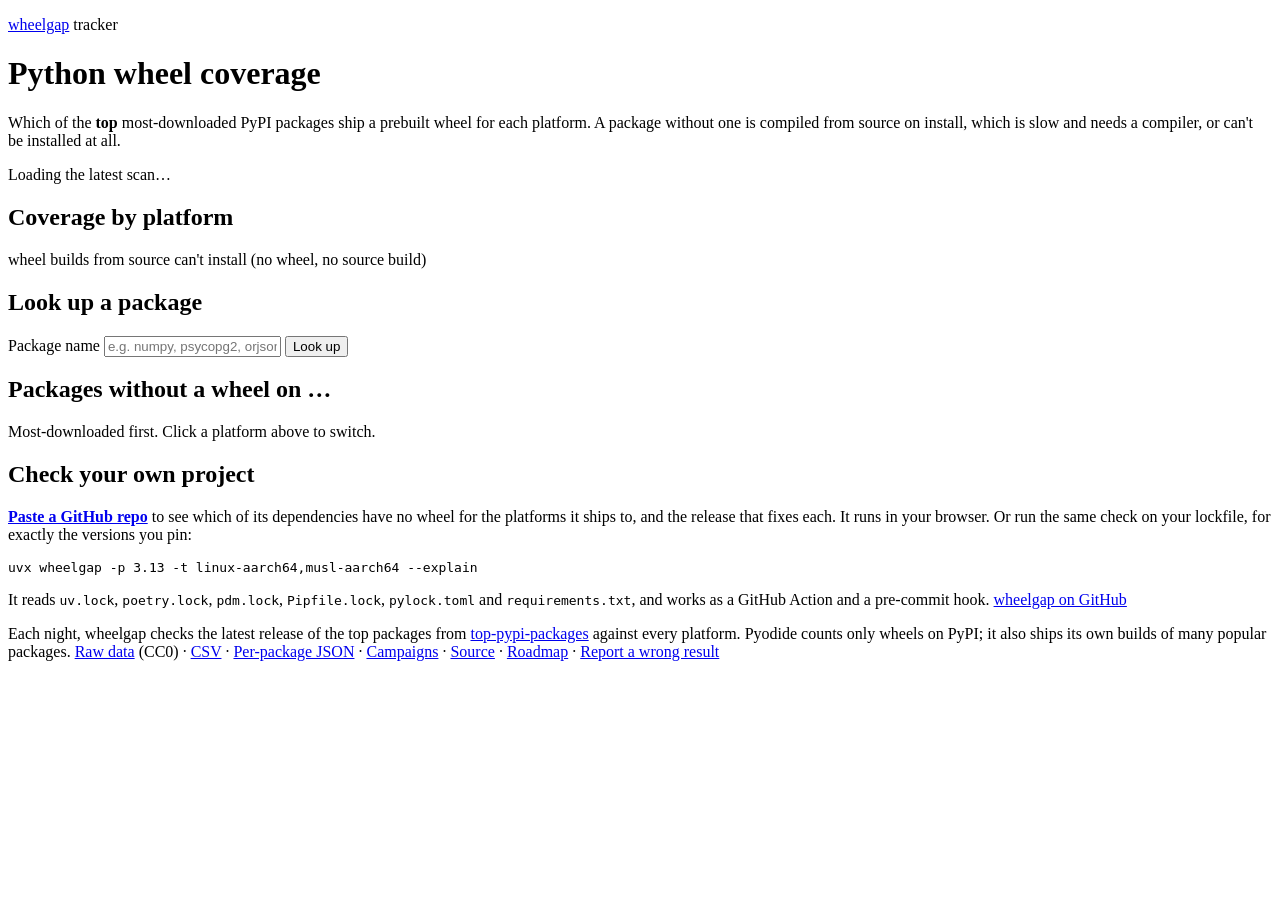
==== site/index.html @ aef49b49 "Checker: what's-next shortcuts, verdict wording, CI and a link from the tracker Co-Authored-By: Clau" ====
<!doctype html>
<html lang="en">
<head>
  <meta charset="utf-8">
  <meta name="viewport" content="width=device-width, initial-scale=1">
  <meta http-equiv="Content-Security-Policy" content="default-src 'self'; img-src 'self' data:; style-src 'self' 'unsafe-inline'; script-src 'self'; connect-src 'self'; base-uri 'none'; form-action 'none'">
  <title>Python Wheel Coverage</title>
  <meta name="description" content="Which of the top 5,000 PyPI packages ship a prebuilt wheel for Linux ARM, Alpine, Windows on ARM, macOS, free-threaded Python and Pyodide. Updated nightly by wheelgap.">
  <link rel="stylesheet" href="style.css">
  <link rel="icon" href="favicon.svg" type="image/svg+xml">
  <link rel="apple-touch-icon" href="apple-touch-icon.png">
  <meta property="og:type" content="website">
  <meta property="og:title" content="Python Wheel Coverage">
  <meta property="og:description" content="Which of the top 5,000 PyPI packages ship a prebuilt wheel for Linux ARM, Alpine, Windows on ARM, macOS, free-threaded Python and Pyodide. Updated nightly.">
  <meta property="og:url" content="https://wheelgap.github.io/tracker/">
  <meta property="og:image" content="https://wheelgap.github.io/tracker/og.png">
  <meta property="og:image:width" content="1280">
  <meta property="og:image:height" content="640">
  <meta property="og:image:alt" content="wheelgap tracker: wheel coverage for the 5,000 most downloaded PyPI packages, across 42 platforms and Pythons.">
  <meta name="twitter:card" content="summary_large_image">
</head>
<body>
  <header class="wrap">
    <p class="eyebrow"><a href="https://github.com/wheelgap/wheelgap">wheelgap</a> tracker</p>
    <h1>Python wheel coverage</h1>
    <p class="lede">Which of the <strong id="n-packages">top</strong> most-downloaded PyPI packages ship a prebuilt wheel for each platform. A package without one is compiled from source on install, which is slow and needs a compiler, or can't be installed at all.</p>
    <p class="meta" id="meta">Loading the latest scan…</p>
    <p class="meta" id="agreement" hidden></p>
  </header>

  <main class="wrap">
    <section aria-labelledby="overview-title">
      <div class="section-head">
        <h2 id="overview-title">Coverage by platform</h2>
        <div class="tabs" role="tablist" aria-label="Python version" id="python-tabs"></div>
      </div>
      <p class="note" id="pure-note"></p>
      <ol class="platforms" id="platforms" aria-live="polite"></ol>
      <p class="legend">
        <span><i class="sw sw-wheel"></i> wheel</span>
        <span id="legend-bundled" hidden><i class="sw sw-bundled"></i> bundled (no wheel on PyPI, but Pyodide ships its own build, often an older version)</span>
        <span><i class="sw sw-source"></i> builds from source</span>
        <span><i class="sw sw-missing"></i> can't install (no wheel, no source build)</span>
      </p>
    </section>

    <section aria-labelledby="trend-title" id="trend-section" hidden>
      <h2 id="trend-title">Coverage over time</h2>
      <p class="note" id="trend-note"></p>
      <ol class="trends" id="trends"></ol>
    </section>

    <section aria-labelledby="lookup-title">
      <h2 id="lookup-title">Look up a package</h2>
      <form class="search" id="search-form" role="search">
        <label for="search" class="visually-hidden">Package name</label>
        <input id="search" list="package-names" placeholder="e.g. numpy, psycopg2, orjson" autocomplete="off" spellcheck="false">
        <datalist id="package-names"></datalist>
        <button type="submit">Look up</button>
      </form>
      <div id="lookup" aria-live="polite"></div>
    </section>

    <section aria-labelledby="gaps-title">
      <h2 id="gaps-title">Packages without a wheel on <span id="gaps-platform">…</span></h2>
      <p class="note">Most-downloaded first. Click a platform above to switch.</p>
      <ol class="gaps" id="gaps"></ol>
      <button class="more" id="more" hidden>Show more</button>
    </section>

    <section class="cta">
      <h2>Check your own project</h2>
      <p><strong><a href="check/">Paste a GitHub repo</a></strong> to see which of its dependencies have no wheel for the platforms it ships to, and the release that fixes each. It runs in your browser. Or run the same check on your lockfile, for exactly the versions you pin:</p>
      <pre><code>uvx wheelgap -p 3.13 -t linux-aarch64,musl-aarch64 --explain</code></pre>
      <p>It reads <code>uv.lock</code>, <code>poetry.lock</code>, <code>pdm.lock</code>, <code>Pipfile.lock</code>, <code>pylock.toml</code> and <code>requirements.txt</code>, and works as a GitHub Action and a pre-commit hook. <a href="https://github.com/wheelgap/wheelgap">wheelgap on GitHub</a></p>
    </section>
  </main>

  <footer class="wrap">
    <p>Each night, wheelgap checks the latest release of the top packages from <a href="https://hugovk.dev/top-pypi-packages/">top-pypi-packages</a> against every platform. <span id="pyodide-note">Pyodide counts only wheels on PyPI; it also ships its own builds of many popular packages.</span> <a href="data/coverage.json">Raw data</a> (CC0) · <a href="data/coverage.csv">CSV</a> · <a href="https://github.com/wheelgap/tracker#api-for-scripts-and-agents">Per-package JSON</a> · <a href="campaigns/">Campaigns</a> · <a href="https://github.com/wheelgap/tracker">Source</a> · <a href="https://github.com/wheelgap/wheelgap/discussions/43">Roadmap</a> · <a href="https://github.com/wheelgap/wheelgap/issues/new?template=bug_report.yml">Report a wrong result</a></p>
  </footer>

  <script src="logic.js"></script>
  <script src="app.js"></script>
</body>
</html>
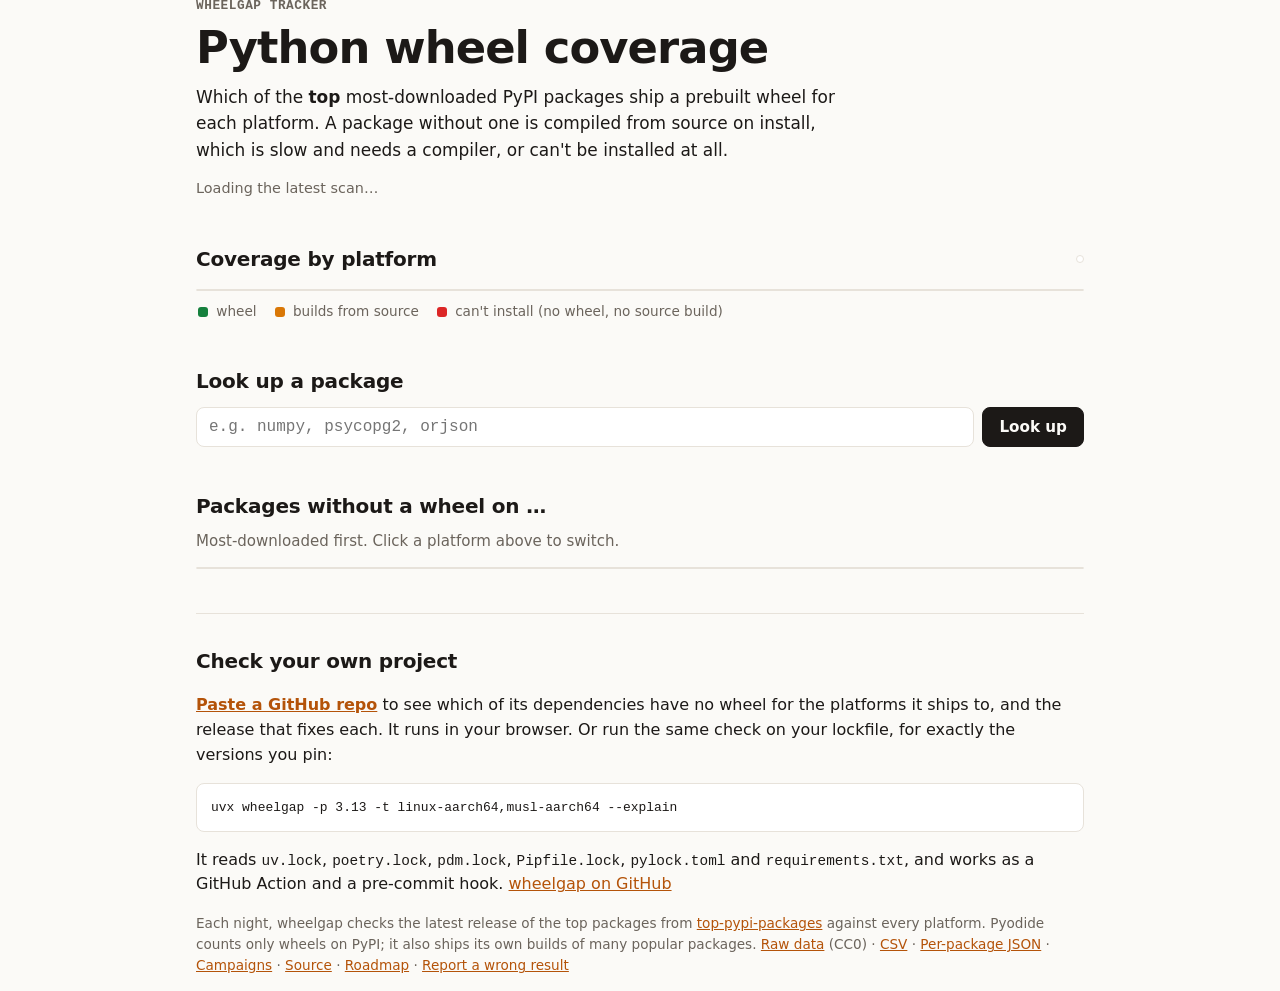
==== commit b9f9f5be: "Show the build lab's results on the tracker: a homepage section, and builds in the API docs Co-Autho" ====
--- a/site/index.html
+++ b/site/index.html
@@ -68,6 +68,13 @@
       <button class="more" id="more" hidden>Show more</button>
     </section>
 
+    <section aria-labelledby="lab-title" id="lab-section" hidden>
+      <h2 id="lab-title">Build lab: no wheel, but does it build?</h2>
+      <p class="note" id="lab-note"></p>
+      <ul class="lab-summary" id="lab-summary"></ul>
+      <div class="matrix-scroll"><table class="matrix lab-table" id="lab-table"></table></div>
+    </section>
+
     <section class="cta">
       <h2>Check your own project</h2>
       <p><strong><a href="check/">Paste a GitHub repo</a></strong> to see which of its dependencies have no wheel for the platforms it ships to, and the release that fixes each. It runs in your browser. Or run the same check on your lockfile, for exactly the versions you pin:</p>
@@ -82,5 +89,6 @@
 
   <script src="logic.js"></script>
   <script src="app.js"></script>
+  <script src="lab.js"></script>
 </body>
 </html>
--- a/site/style.css
+++ b/site/style.css
@@ -0,0 +1,172 @@
+:root {
+  --bg: #fbfaf7;
+  --surface: #ffffff;
+  --text: #1c1917;
+  --muted: #6b645c;
+  --line: #e7e2da;
+  --accent: #b45309;
+  --wheel: #15803d;
+  --bundled: #0e7490;
+  --source: #d97706;
+  --missing: #dc2626;
+  --unknown: #a8a29e;
+  --bar-bg: #efebe4;
+  --radius: 10px;
+  --mono: ui-monospace, "SF Mono", SFMono-Regular, Menlo, Consolas, monospace;
+  --sans: system-ui, -apple-system, "Segoe UI", Roboto, sans-serif;
+}
+
+@media (prefers-color-scheme: dark) {
+  :root {
+    --bg: #14120f;
+    --surface: #1c1a16;
+    --text: #f2efe9;
+    --muted: #a39c92;
+    --line: #2e2a24;
+    --accent: #f59e0b;
+    --wheel: #22c55e;
+    --bundled: #22d3ee;
+    --source: #f59e0b;
+    --missing: #f87171;
+    --unknown: #78716c;
+    --bar-bg: #2a2621;
+  }
+}
+
+* { box-sizing: border-box; }
+
+body {
+  margin: 0;
+  background: var(--bg);
+  color: var(--text);
+  font: 16px/1.55 var(--sans);
+  -webkit-text-size-adjust: 100%;
+}
+
+a { color: var(--accent); }
+code, pre { font-family: var(--mono); font-size: 0.9em; }
+
+.wrap { max-width: 920px; margin: 0 auto; padding: 0 16px; }
+
+header { padding-top: 48px; }
+.eyebrow { margin: 0; font: 600 0.8rem/1 var(--mono); letter-spacing: 0.04em; text-transform: uppercase; color: var(--muted); }
+.eyebrow a { color: inherit; text-decoration: none; }
+h1 { margin: 10px 0 12px; font-size: clamp(2rem, 5vw, 2.8rem); line-height: 1.1; letter-spacing: -0.02em; }
+.lede { max-width: 62ch; margin: 0; font-size: 1.06rem; }
+.meta { color: var(--muted); font-size: 0.9rem; }
+
+section { margin-top: 44px; }
+h2 { font-size: 1.25rem; margin: 0 0 8px; letter-spacing: -0.01em; }
+.section-head { display: flex; flex-wrap: wrap; gap: 12px; align-items: center; justify-content: space-between; margin-bottom: 6px; }
+.section-head h2 { margin: 0; }
+.note { color: var(--muted); margin: 0 0 14px; font-size: 0.94rem; }
+
+.tabs { display: inline-flex; flex-wrap: wrap; max-width: 100%; border: 1px solid var(--line); border-radius: 21px; padding: 3px; background: var(--surface); }
+.tabs button {
+  border: 0; background: none; color: var(--muted); font: 600 0.88rem var(--mono);
+  padding: 6px 14px; border-radius: 999px; cursor: pointer;
+}
+.tabs button[aria-selected="true"] { background: var(--text); color: var(--bg); }
+
+.platforms { list-style: none; margin: 0; padding: 0; border: 1px solid var(--line); border-radius: var(--radius); background: var(--surface); overflow: hidden; }
+.platforms li + li { border-top: 1px solid var(--line); }
+.platforms button {
+  all: unset; box-sizing: border-box; width: 100%; cursor: pointer;
+  display: grid; grid-template-columns: minmax(150px, 1.2fr) 3fr minmax(70px, auto); gap: 6px 16px; align-items: center;
+  padding: 12px 16px;
+}
+.platforms button:hover, .platforms button:focus-visible { background: var(--bg); }
+.platforms button[aria-pressed="true"] { box-shadow: inset 3px 0 0 var(--accent); background: var(--bg); }
+.pname { font-weight: 600; }
+.pname small { display: block; font: 400 0.78rem var(--mono); color: var(--muted); }
+.bar { display: flex; height: 12px; border-radius: 999px; overflow: hidden; background: var(--bar-bg); }
+.bar span { display: block; height: 100%; }
+.b-wheel { background: var(--wheel); }
+.b-bundled { background: var(--bundled); }
+.b-source { background: var(--source); }
+.b-missing { background: var(--missing); }
+.b-unknown { background: var(--unknown); }
+.pct { text-align: right; font: 600 1rem var(--mono); font-variant-numeric: tabular-nums; }
+.pct small { display: block; font-weight: 400; font-size: 0.75rem; color: var(--muted); }
+
+.legend { display: flex; flex-wrap: wrap; gap: 6px 18px; color: var(--muted); font-size: 0.85rem; margin: 10px 2px 0; }
+.sw { display: inline-block; width: 10px; height: 10px; border-radius: 3px; margin-right: 4px; vertical-align: -1px; }
+.sw-wheel { background: var(--wheel); } .sw-bundled { background: var(--bundled); } .sw-source { background: var(--source); } .sw-missing { background: var(--missing); }
+
+.trends { list-style: none; margin: 0; padding: 0; display: grid; grid-template-columns: repeat(auto-fill, minmax(min(260px, 100%), 1fr)); gap: 10px; }
+.trends li {
+  display: grid; grid-template-columns: 1fr auto; gap: 4px 12px; align-items: start;
+  padding: 12px 14px; border: 1px solid var(--line); border-radius: var(--radius); background: var(--surface);
+}
+.trends .spark { grid-column: 1 / -1; width: 100%; height: auto; overflow: visible; }
+.spark path { fill: none; stroke: var(--wheel); stroke-width: 2; stroke-linejoin: round; stroke-linecap: round; }
+.spark circle { fill: var(--wheel); }
+.trends .change { grid-column: 1 / -1; color: var(--muted); font: 0.75rem var(--mono); }
+
+.search { display: flex; gap: 8px; margin: 10px 0 14px; }
+.search input {
+  flex: 1; min-width: 0; font: 1rem var(--mono); padding: 10px 12px; color: var(--text);
+  background: var(--surface); border: 1px solid var(--line); border-radius: 8px;
+}
+.search input:focus { outline: 2px solid var(--accent); outline-offset: 1px; }
+.search button, .more {
+  font: 600 0.95rem var(--sans); padding: 10px 16px; border-radius: 8px; cursor: pointer;
+  border: 1px solid var(--text); background: var(--text); color: var(--bg);
+}
+.more { background: none; color: var(--text); margin-top: 12px; }
+
+.card { border: 1px solid var(--line); border-radius: var(--radius); background: var(--surface); padding: 16px; }
+.card h3 { margin: 0 0 4px; font: 600 1.1rem var(--mono); }
+.card .sub { color: var(--muted); font-size: 0.9rem; margin: 0 0 12px; }
+.notes .card + .card { margin-top: 12px; }
+.notes .card p { margin: 0 0 8px; }
+.notes .card p:last-child { margin-bottom: 0; }
+.matrix { width: 100%; border-collapse: collapse; font-size: 0.88rem; }
+.matrix th, .matrix td { padding: 6px 8px; text-align: left; border-top: 1px solid var(--line); }
+.matrix thead th { border-top: 0; color: var(--muted); font: 600 0.8rem var(--mono); }
+.matrix-scroll { overflow-x: auto; }
+
+.status { display: inline-block; font: 600 0.78rem var(--mono); padding: 2px 8px; border-radius: 999px; white-space: nowrap; }
+.s-wheel { color: var(--wheel); background: color-mix(in srgb, var(--wheel) 14%, transparent); }
+.s-bundled { color: var(--bundled); background: color-mix(in srgb, var(--bundled) 14%, transparent); }
+.s-source { color: var(--source); background: color-mix(in srgb, var(--source) 16%, transparent); }
+.s-missing { color: var(--missing); background: color-mix(in srgb, var(--missing) 14%, transparent); }
+.s-unknown, .s-none { color: var(--muted); background: var(--bar-bg); }
+.bver { display: block; margin-top: 2px; color: var(--muted); font-size: 0.72rem; line-height: 1.3; }
+
+.gaps { list-style: none; margin: 0; padding: 0; border: 1px solid var(--line); border-radius: var(--radius); background: var(--surface); }
+.gaps li { display: grid; grid-template-columns: 3.5em 1fr auto; gap: 12px; align-items: center; padding: 9px 14px; }
+.gaps li + li { border-top: 1px solid var(--line); }
+.rank { color: var(--muted); font: 0.85rem var(--mono); font-variant-numeric: tabular-nums; }
+.gaps a { font: 600 0.95rem var(--mono); text-decoration: none; color: var(--text); }
+.gaps a:hover { color: var(--accent); }
+.gaps .ver, .matrix .ver { color: var(--muted); font: 0.8rem var(--mono); margin-left: 6px; }
+.empty { padding: 14px; color: var(--muted); }
+
+.cta { border-top: 1px solid var(--line); padding-top: 32px; }
+pre { background: var(--surface); border: 1px solid var(--line); border-radius: 8px; padding: 12px 14px; overflow-x: auto; }
+
+footer { margin: 56px auto 40px; color: var(--muted); font-size: 0.85rem; }
+
+.visually-hidden { position: absolute; width: 1px; height: 1px; overflow: hidden; clip: rect(0 0 0 0); white-space: nowrap; }
+
+@media (max-width: 640px) {
+  header { padding-top: 32px; }
+  .platforms button { grid-template-columns: 1fr auto; }
+  .platforms .bar { grid-column: 1 / -1; grid-row: 2; }
+}
+
+.badge-snippet { margin-top: 16px; }
+.badge-snippet .sub { margin: 0 0 8px; }
+.badge-md { margin: 0 0 8px; padding: 10px 12px; border: 1px solid var(--line); border-radius: var(--radius); background: var(--bg); font: 0.8rem var(--mono); white-space: pre-wrap; word-break: break-all; }
+.copy-badge { font: 0.85rem var(--sans); padding: 4px 10px; border: 1px solid var(--line); border-radius: var(--radius); background: var(--surface); color: inherit; cursor: pointer; }
+.copy-badge:hover { border-color: var(--text); }
+
+.lab-summary { list-style: none; margin: 0 0 14px; padding: 0; display: grid; gap: 8px; }
+.lab-summary li { display: flex; flex-wrap: wrap; gap: 8px; align-items: center; }
+.lab-summary .pname { min-width: 11em; font-family: var(--mono); font-size: 0.9rem; }
+.lab-counts { display: flex; flex-wrap: wrap; gap: 6px; }
+.lab-table td { vertical-align: top; }
+.lab-where { color: var(--muted); font-size: 0.8rem; }
+.lab-where details { margin-top: 4px; }
+.lab-where code { display: block; white-space: pre-wrap; overflow-wrap: anywhere; color: var(--text); }
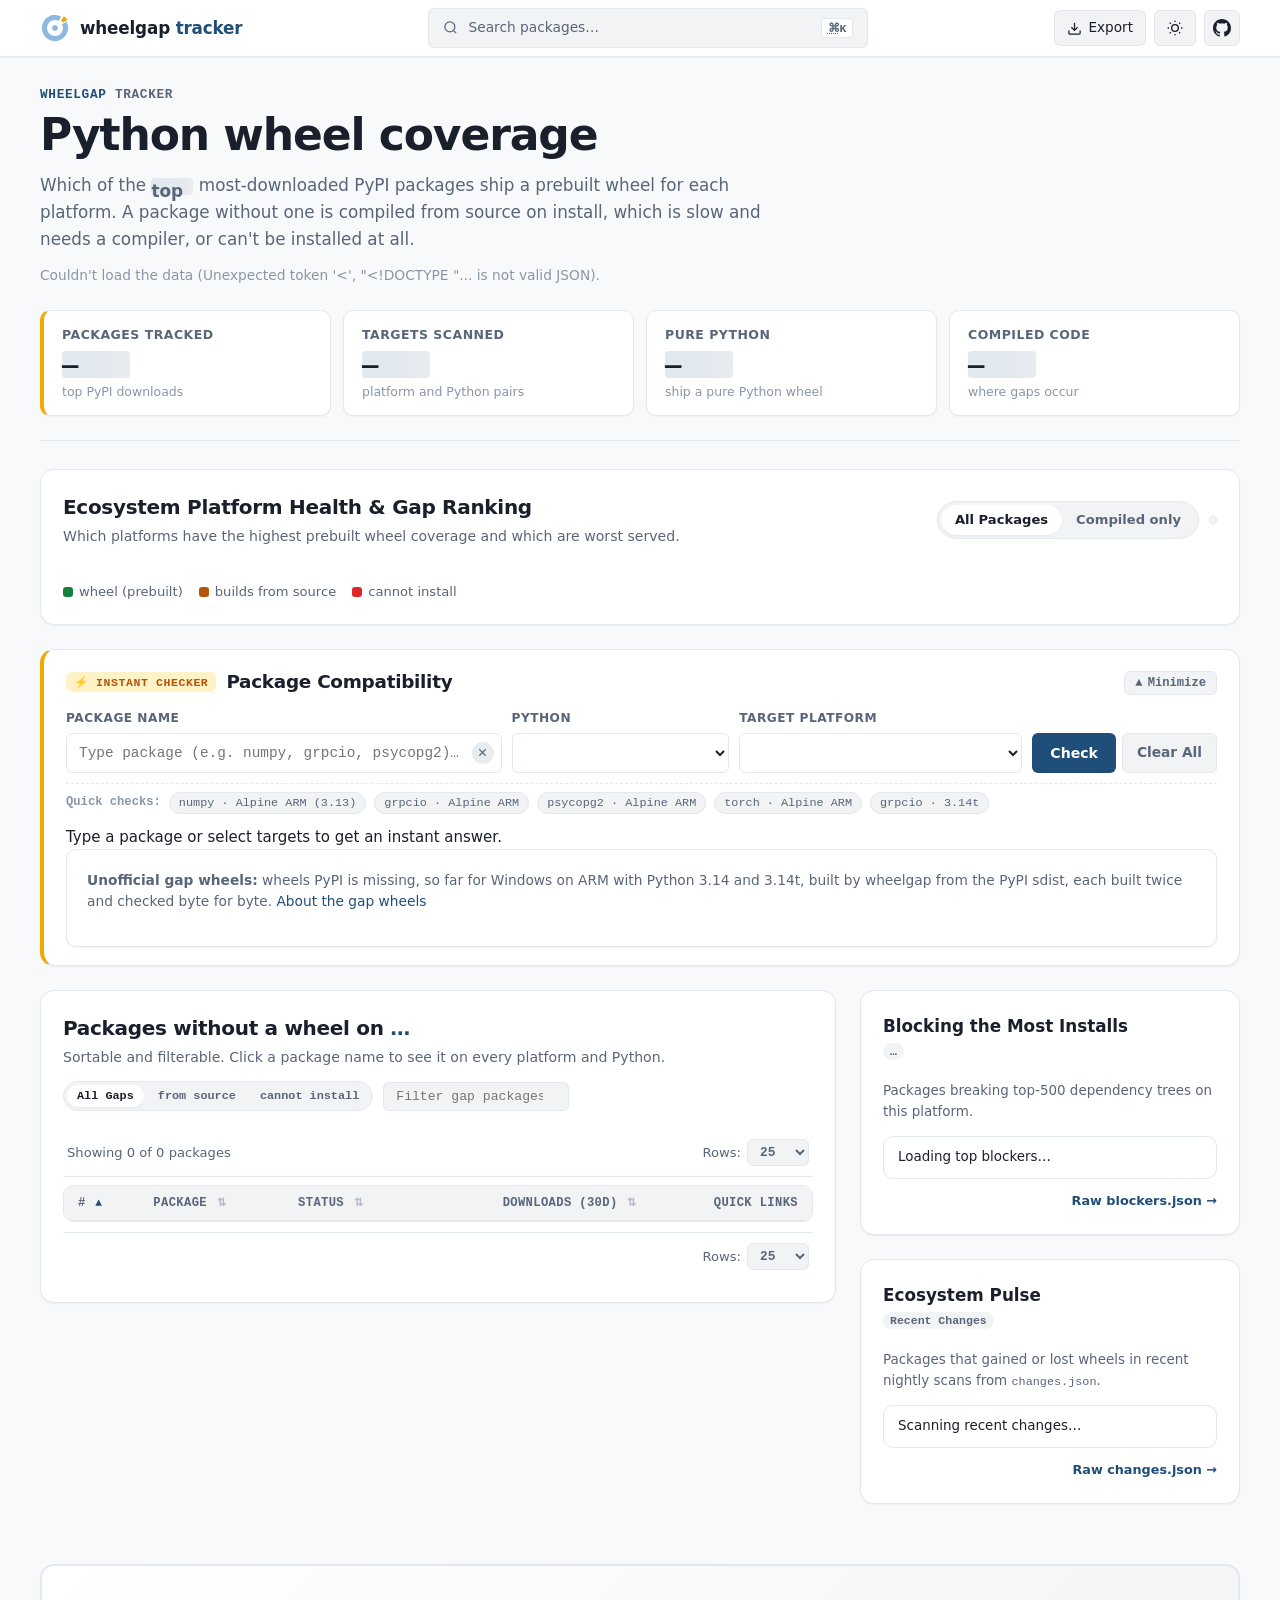
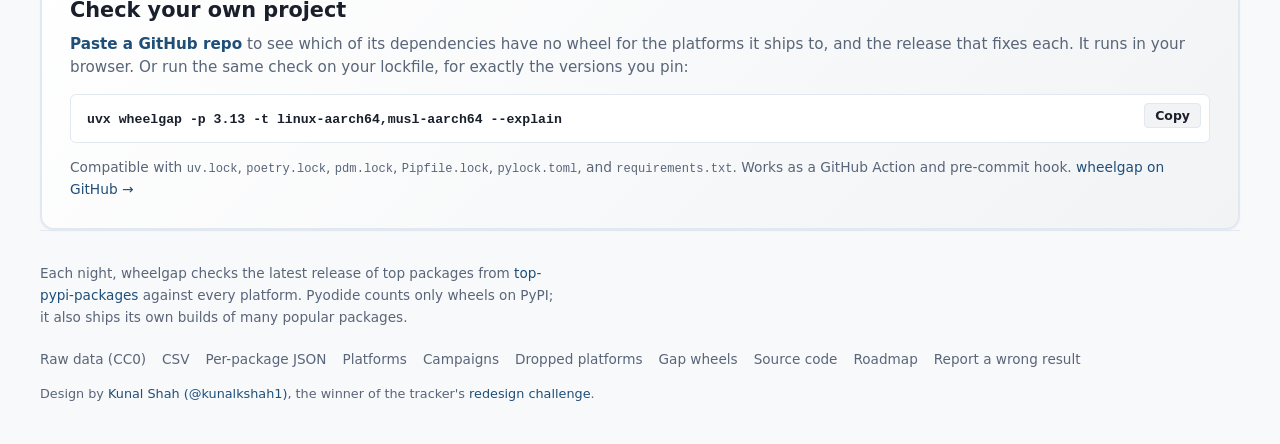
==== commit db370424: "Make gap table sorting and filters keyboard accessible" ====
--- a/site/index.html
+++ b/site/index.html
@@ -6,7 +6,7 @@
   <meta http-equiv="Content-Security-Policy" content="default-src 'self'; img-src 'self' data:; style-src 'self' 'unsafe-inline'; script-src 'self'; connect-src 'self'; base-uri 'none'; form-action 'none'">
   <title>Python Wheel Coverage</title>
   <meta name="description" content="Which of the top 5,000 PyPI packages ship a prebuilt wheel for Linux ARM, Alpine, Windows on ARM, macOS, free-threaded Python and Pyodide. Updated nightly by wheelgap.">
-  <link rel="stylesheet" href="style.css">
+  <link rel="stylesheet" href="home.css">
   <link rel="icon" href="favicon.svg" type="image/svg+xml">
   <link rel="apple-touch-icon" href="apple-touch-icon.png">
   <meta property="og:type" content="website">
@@ -20,73 +20,466 @@
   <meta name="twitter:card" content="summary_large_image">
 </head>
 <body>
-  <header class="wrap">
-    <p class="eyebrow"><a href="https://github.com/wheelgap/wheelgap">wheelgap</a> tracker</p>
-    <h1>Python wheel coverage</h1>
-    <p class="lede">Which of the <strong id="n-packages">top</strong> most-downloaded PyPI packages ship a prebuilt wheel for each platform. A package without one is compiled from source on install, which is slow and needs a compiler, or can't be installed at all.</p>
-    <p class="meta" id="meta">Loading the latest scan…</p>
-    <p class="meta" id="agreement" hidden></p>
+  <!-- Accessibility skip link -->
+  <a href="#health-hub" class="skip-link">Skip to main content</a>
+
+  <!-- Top Sticky Navigation Bar -->
+  <header class="topbar">
+    <div class="topbar-inner">
+      <div class="brand">
+        <a href="https://github.com/wheelgap/wheelgap" class="logo-link" title="wheelgap on GitHub">
+          <svg class="brand-icon" viewBox="0 0 64 64" width="30" height="30" aria-hidden="true">
+            <path d="M56.72,18.85 A28,28 0 1 1 45.15,7.28 L39.98,16.99 A17,17 0 1 0 47.01,24.02 Z" fill="#8fb8de"/>
+            <path d="M50.86,6.99 A28,28 0 0 1 58.41,14.54 L49.29,20.69 A17,17 0 0 0 44.71,16.11 Z" fill="#f2a900"/>
+            <circle cx="32" cy="32" r="6" fill="#8fb8de"/>
+          </svg>
+          <span class="brand-title">wheelgap <strong>tracker</strong></span>
+        </a>
+      </div>
+
+      <!-- Quick Command Search Trigger -->
+      <button class="cmd-trigger" id="cmd-trigger" type="button" aria-label="Search packages (Press Cmd+K or Ctrl+K)">
+        <svg width="15" height="15" viewBox="0 0 24 24" fill="none" stroke="currentColor" stroke-width="2" aria-hidden="true">
+          <circle cx="11" cy="11" r="8"/><line x1="21" y1="21" x2="16.65" y2="16.65"/>
+        </svg>
+        <span class="cmd-trigger-text">Search packages…</span>
+        <kbd class="shortcut-kbd"><abbr title="Command or Control">⌘</abbr>K</kbd>
+      </button>
+
+      <!-- Utility Actions -->
+      <div class="topbar-actions">
+        <button class="action-btn" id="export-btn" type="button" title="Export data as CSV or JSON" aria-label="Export data">
+          <svg width="15" height="15" viewBox="0 0 24 24" fill="none" stroke="currentColor" stroke-width="2" aria-hidden="true">
+            <path d="M21 15v4a2 2 0 0 1-2 2H5a2 2 0 0 1-2-2v-4"/><polyline points="7 10 12 15 17 10"/><line x1="12" y1="15" x2="12" y2="3"/>
+          </svg>
+          <span class="action-label">Export</span>
+        </button>
+
+        <button class="action-btn" id="theme-toggle" type="button" title="Toggle dark/light theme" aria-label="Toggle theme">
+          <svg id="theme-icon-sun" width="16" height="16" viewBox="0 0 24 24" fill="none" stroke="currentColor" stroke-width="2" aria-hidden="true">
+            <circle cx="12" cy="12" r="5"/><line x1="12" y1="1" x2="12" y2="3"/><line x1="12" y1="21" x2="12" y2="23"/><line x1="4.22" y1="4.22" x2="5.64" y2="5.64"/><line x1="18.36" y1="18.36" x2="19.78" y2="19.78"/><line x1="1" y1="12" x2="3" y2="12"/><line x1="21" y1="12" x2="23" y2="12"/><line x1="4.22" y1="19.78" x2="5.64" y2="18.36"/><line x1="18.36" y1="5.64" x2="19.78" y2="4.22"/>
+          </svg>
+          <svg id="theme-icon-moon" width="16" height="16" viewBox="0 0 24 24" fill="none" stroke="currentColor" stroke-width="2" aria-hidden="true" style="display:none">
+            <path d="M21 12.79A9 9 0 1 1 11.21 3 7 7 0 0 0 21 12.79z"/>
+          </svg>
+        </button>
+
+        <a class="action-btn icon-only" href="https://github.com/wheelgap/tracker" target="_blank" rel="noopener" title="Source repository on GitHub" aria-label="GitHub Repository">
+          <svg width="18" height="18" viewBox="0 0 24 24" fill="currentColor" aria-hidden="true">
+            <path d="M12 0C5.37 0 0 5.37 0 12c0 5.3 3.44 9.8 8.2 11.39.6.11.82-.26.82-.58v-2.03c-3.34.73-4.04-1.61-4.04-1.61-.55-1.39-1.34-1.76-1.34-1.76-1.09-.75.08-.73.08-.73 1.21.08 1.85 1.24 1.85 1.24 1.07 1.84 2.81 1.31 3.5 1 .11-.78.42-1.31.76-1.61-2.67-.3-5.47-1.33-5.47-5.93 0-1.31.47-2.38 1.24-3.22-.12-.3-.54-1.52.12-3.18 0 0 1.01-.32 3.3 1.23a11.5 11.5 0 0 1 6.02 0c2.28-1.55 3.29-1.23 3.29-1.23.66 1.66.24 2.88.12 3.18.77.84 1.24 1.91 1.24 3.22 0 4.61-2.81 5.63-5.48 5.92.43.37.81 1.1.81 2.22v3.29c0 .32.22.7.82.58A12 12 0 0 0 24 12c0-6.63-5.37-12-12-12z"/>
+          </svg>
+        </a>
+      </div>
+    </div>
   </header>
 
-  <main class="wrap">
-    <section aria-labelledby="overview-title">
-      <div class="section-head">
-        <h2 id="overview-title">Coverage by platform</h2>
-        <div class="tabs" role="tablist" aria-label="Python version" id="python-tabs"></div>
-      </div>
-      <p class="note" id="pure-note"></p>
-      <ol class="platforms" id="platforms" aria-live="polite"></ol>
-      <p class="legend">
-        <span><i class="sw sw-wheel"></i> wheel</span>
-        <span id="legend-bundled" hidden><i class="sw sw-bundled"></i> bundled (no wheel on PyPI, but Pyodide ships its own build, often an older version)</span>
-        <span><i class="sw sw-source"></i> builds from source</span>
-        <span><i class="sw sw-missing"></i> can't install (no wheel, no source build)</span>
-      </p>
-    </section>
-
-    <section aria-labelledby="trend-title" id="trend-section" hidden>
-      <h2 id="trend-title">Coverage over time</h2>
-      <p class="note" id="trend-note"></p>
-      <ol class="trends" id="trends"></ol>
-    </section>
-
-    <section aria-labelledby="lookup-title">
-      <h2 id="lookup-title">Look up a package</h2>
-      <form class="search" id="search-form" role="search">
-        <label for="search" class="visually-hidden">Package name</label>
-        <input id="search" list="package-names" placeholder="e.g. numpy, psycopg2, orjson" autocomplete="off" spellcheck="false">
-        <datalist id="package-names"></datalist>
-        <button type="submit">Look up</button>
-      </form>
-      <div id="lookup" aria-live="polite"></div>
-    </section>
-
-    <section aria-labelledby="gaps-title">
-      <h2 id="gaps-title">Packages without a wheel on <span id="gaps-platform">…</span></h2>
-      <p class="note">Most-downloaded first. Click a platform above to switch.</p>
-      <ol class="gaps" id="gaps"></ol>
-      <button class="more" id="more" hidden>Show more</button>
-    </section>
-
-    <section aria-labelledby="lab-title" id="lab-section" hidden>
-      <h2 id="lab-title">Build lab: no wheel, but does it build?</h2>
-      <p class="note" id="lab-note"></p>
-      <ul class="lab-summary" id="lab-summary"></ul>
-      <div class="matrix-scroll"><table class="matrix lab-table" id="lab-table"></table></div>
-    </section>
-
-    <section class="cta">
-      <h2>Check your own project</h2>
-      <p><strong><a href="check/">Paste a GitHub repo</a></strong> to see which of its dependencies have no wheel for the platforms it ships to, and the release that fixes each. It runs in your browser. Or run the same check on your lockfile, for exactly the versions you pin:</p>
-      <pre><code>uvx wheelgap -p 3.13 -t linux-aarch64,musl-aarch64 --explain</code></pre>
-      <p>It reads <code>uv.lock</code>, <code>poetry.lock</code>, <code>pdm.lock</code>, <code>Pipfile.lock</code>, <code>pylock.toml</code> and <code>requirements.txt</code>, and works as a GitHub Action and a pre-commit hook. <a href="https://github.com/wheelgap/wheelgap">wheelgap on GitHub</a></p>
-    </section>
-  </main>
-
-  <footer class="wrap">
-    <p>Each night, wheelgap checks the latest release of the top packages from <a href="https://hugovk.dev/top-pypi-packages/">top-pypi-packages</a> against every platform. <span id="pyodide-note">Pyodide counts only wheels on PyPI; it also ships its own builds of many popular packages.</span> <a href="data/coverage.json">Raw data</a> (CC0) · <a href="data/coverage.csv">CSV</a> · <a href="https://github.com/wheelgap/tracker#api-for-scripts-and-agents">Per-package JSON</a> · <a href="campaigns/">Campaigns</a> · <a href="https://github.com/wheelgap/tracker">Source</a> · <a href="https://github.com/wheelgap/wheelgap/discussions/43">Roadmap</a> · <a href="https://github.com/wheelgap/wheelgap/issues/new?template=bug_report.yml">Report a wrong result</a></p>
-  </footer>
-
+  <div class="wrap main-wrap">
+    <!-- Header Hero -->
+    <header class="hero">
+      <div class="hero-content">
+        <p class="eyebrow"><a href="https://github.com/wheelgap/wheelgap">wheelgap</a> tracker</p>
+        <h1 class="hero-title">Python wheel coverage</h1>
+        <p class="lede">Which of the <strong id="n-packages"><span class="skeleton-text">top</span></strong> most-downloaded PyPI packages ship a prebuilt wheel for each platform. A package without one is compiled from source on install, which is slow and needs a compiler, or can't be installed at all.</p>
+        <p class="meta" id="meta">Fetching scan data…</p>
+        <p class="meta agreement-banner" id="agreement" hidden></p>
+      </div>
+
+      <!-- Live Executive KPI Summary Cards (All 100% Dynamically Calculated) -->
+      <div class="kpi-grid" id="kpi-grid">
+        <div class="kpi-card highlight">
+          <span class="kpi-label">Packages Tracked</span>
+          <span class="kpi-val" id="kpi-packages"><span class="skeleton-text">—</span></span>
+          <span class="kpi-sub">top PyPI downloads</span>
+        </div>
+        <div class="kpi-card">
+          <span class="kpi-label">Targets Scanned</span>
+          <span class="kpi-val" id="kpi-targets"><span class="skeleton-text">—</span></span>
+          <span class="kpi-sub" id="kpi-targets-sub">platform and Python pairs</span>
+        </div>
+        <div class="kpi-card">
+          <span class="kpi-label">Pure Python</span>
+          <span class="kpi-val" id="kpi-pure"><span class="skeleton-text">—</span></span>
+          <span class="kpi-sub" id="kpi-pure-pct">ship a pure Python wheel</span>
+        </div>
+        <div class="kpi-card">
+          <span class="kpi-label">Compiled Code</span>
+          <span class="kpi-val" id="kpi-compiled"><span class="skeleton-text">—</span></span>
+          <span class="kpi-sub">where gaps occur</span>
+        </div>
+      </div>
+    </header>
+
+    <main>
+      <!-- ====================================================================
+           1. ECOSYSTEM HEALTH HUB & WORST-SERVED LEADERBOARD
+           "High-level overall view at first glance"
+           ==================================================================== -->
+      <section class="panel-card health-hub-panel" id="health-hub" aria-labelledby="overview-title">
+        <div class="section-head flex-wrap">
+          <div class="title-with-desc">
+            <h2 id="overview-title">Ecosystem Platform Health & Gap Ranking</h2>
+            <p class="section-sub" id="pure-note">Which platforms have the highest prebuilt wheel coverage and which are worst served.</p>
+          </div>
+
+          <div class="matrix-controls-row">
+            <!-- Universe Toggle -->
+            <div class="view-toggles" role="group" aria-label="Matrix universe toggle">
+              <button type="button" class="toggle-btn active" id="btn-show-all" aria-pressed="true">All Packages</button>
+              <button type="button" class="toggle-btn" id="btn-show-compiled" aria-pressed="false">Compiled only</button>
+            </div>
+
+            <!-- Python Version Tabs -->
+            <div class="tabs" role="tablist" aria-label="Python version selector" id="python-tabs">
+              <!-- Dynamically populated -->
+            </div>
+          </div>
+        </div>
+
+        <!-- Ranked Platform Cards Deck (Ranked Worst to Best Served) -->
+        <div class="platform-leaderboard" id="platform-leaderboard" aria-live="polite">
+          <!-- Dynamically populated with cards ranked by coverage/gaps -->
+        </div>
+
+        <!-- Status Legend with Dual Cues -->
+        <div class="legend" aria-label="Status legend">
+          <span class="legend-tag tag-wheel"><i class="sw sw-wheel" aria-hidden="true"></i> wheel (prebuilt)</span>
+          <span class="legend-tag tag-bundled" id="legend-bundled" hidden><i class="sw sw-bundled" aria-hidden="true"></i> bundled (Pyodide build)</span>
+          <span class="legend-tag tag-source"><i class="sw sw-source" aria-hidden="true"></i> builds from source</span>
+          <span class="legend-tag tag-missing"><i class="sw sw-missing" aria-hidden="true"></i> cannot install</span>
+        </div>
+        <p class="section-sub spark-note" id="trend-note"></p>
+
+      </section>
+
+      <!-- ====================================================================
+           2. STREAMLINED INSTANT ANSWER OMNI-CHECKER (Collapsible One-Liner Info)
+           "Does numpy have a wheel for Alpine ARM on Python 3.13?" -> Answered in 2s
+           ==================================================================== -->
+      <section class="panel-card omni-panel" id="omni-checker" aria-labelledby="omni-title">
+        <div class="omni-header">
+          <div class="omni-title-wrap">
+            <span class="omni-badge">⚡ Instant Checker</span>
+            <h2 id="omni-title" class="omni-title">Package Compatibility</h2>
+          </div>
+
+          <!-- One-Liner Strip: Visible when minimized, showing selected package verdict & quick actions -->
+          <div class="omni-minimized-summary" id="omni-minimized-summary" hidden>
+            <!-- Populated dynamically with one-liner verdict & quick actions -->
+          </div>
+
+          <div class="omni-header-actions">
+            <button type="button" class="omni-toggle-btn" id="omni-toggle-btn" aria-expanded="true" title="Minimize or expand instant checker controls">
+              <span id="omni-toggle-icon">▲</span> <span id="omni-toggle-text">Minimize</span>
+            </button>
+          </div>
+        </div>
+
+        <div class="omni-collapsible-body" id="omni-body">
+          <form class="omni-form" id="search-form">
+            <!-- Package Search & Autocomplete with Clear Button (No heavy 5000-option datalist) -->
+            <div class="omni-field omni-pkg-field">
+              <label for="search" class="omni-label">Package Name</label>
+              <div class="autocomplete-wrapper">
+                <input id="search" placeholder="Type package (e.g. numpy, grpcio, psycopg2)…" autocomplete="off" spellcheck="false">
+                <button type="button" class="search-clear-btn" id="search-clear-btn" aria-label="Clear package input" title="Clear input">✕</button>
+                <div class="autocomplete-menu" id="search-autocomplete" hidden></div>
+              </div>
+            </div>
+
+            <!-- Python Version Selector -->
+            <div class="omni-field omni-py-field">
+              <label for="omni-python-select" class="omni-label">Python</label>
+              <select id="omni-python-select" class="omni-select" aria-label="Select Python version">
+                <!-- Dynamically populated: 3.13, 3.14, 3.14t, 3.15, 3.15t -->
+              </select>
+            </div>
+
+            <!-- Platform Selector -->
+            <div class="omni-field omni-pl-field">
+              <label for="omni-platform-select" class="omni-label">Target Platform</label>
+              <select id="omni-platform-select" class="omni-select" aria-label="Select target platform">
+                <!-- Dynamically populated: Alpine ARM64, Linux x86_64, Windows ARM64, etc. -->
+              </select>
+            </div>
+
+            <!-- Look Up & Clear All Buttons -->
+            <div class="omni-field omni-action-field">
+              <label class="omni-label" style="visibility:hidden">Action</label>
+              <div class="omni-actions-group">
+                <button type="submit" class="btn-primary omni-btn" id="omni-submit-btn">Check</button>
+                <button type="button" class="btn-secondary omni-btn omni-reset-btn" id="omni-reset-btn" title="Clear package and reset all filters">Clear All</button>
+              </div>
+            </div>
+          </form>
+
+          <!-- Fast Presets for Core Questions -->
+          <div class="omni-presets" id="omni-presets">
+            <span class="preset-label">Quick checks:</span>
+            <button type="button" class="preset-chip" data-pkg="numpy" data-py="3.13" data-pl="musl-aarch64">numpy · Alpine ARM (3.13)</button>
+            <button type="button" class="preset-chip" data-pkg="grpcio" data-py="3.13" data-pl="musl-aarch64">grpcio · Alpine ARM</button>
+            <button type="button" class="preset-chip" data-pkg="psycopg2" data-py="3.13" data-pl="musl-aarch64">psycopg2 · Alpine ARM</button>
+            <button type="button" class="preset-chip" data-pkg="torch" data-py="3.13" data-pl="musl-aarch64">torch · Alpine ARM</button>
+            <button type="button" class="preset-chip" data-pkg="grpcio" data-py="3.14t" data-pl="musl-aarch64">grpcio · 3.14t</button>
+          </div>
+
+          <!-- The Instant Visual Answer Card (One-Liner / Compact High-Density Verdict) -->
+          <div class="omni-answer-card" id="omni-answer" aria-live="polite">
+            <div class="omni-answer-placeholder">Type a package or select targets to get an instant answer.</div>
+          </div>
+        </div>
+
+        <aside class="card" aria-label="Unofficial gap wheels">
+          <p class="sub"><strong>Unofficial gap wheels:</strong> wheels PyPI is missing, so far for Windows on ARM with
+            Python 3.14 and 3.14t, built by wheelgap from the PyPI sdist, each built twice and checked byte for byte.
+            <a href="https://wheelgap.github.io/wheels/">About the gap wheels</a></p>
+        </aside>
+
+        <!-- Standalone Matrix Card View (Expandable if requested) -->
+        <div id="lookup" aria-live="polite"></div>
+      </section>
+
+      <!-- ====================================================================
+           3. EXPLORER & ECOSYSTEM PULSE: Two-Column Split Layout
+           Interactive Data Table with 2026 Enterprise Pagination + Recent Changes
+           ==================================================================== -->
+      <div class="content-split-grid">
+        <!-- Package Gaps Data Table Section -->
+        <section class="panel-card explorer-panel" aria-labelledby="gaps-title">
+          <div class="section-head flex-wrap">
+            <div class="title-with-desc">
+              <h2 id="gaps-title">Packages without a wheel on <span id="gaps-platform" class="highlight-target">…</span></h2>
+              <p class="section-sub">Sortable and filterable. Click a package name to see it on every platform and Python.</p>
+            </div>
+
+            <!-- Mobile Quick Tools (Merged into grid on mobile to save space) -->
+            <div class="mobile-quick-toolbar" id="mobile-quick-toolbar">
+              <span class="mobile-quick-label">Quick Links:</span>
+              <a href="#agreement" class="mobile-quick-chip" id="mobile-link-pip">Pip Check</a>
+              <a href="#pulse-title" class="mobile-quick-chip" id="mobile-link-pulse">Recent Changes</a>
+              <a href="#health-hub" class="mobile-quick-chip" id="mobile-link-trends">Trends</a>
+            </div>
+
+            <!-- Table Filter Toolbar -->
+            <div class="filter-toolbar">
+              <div class="status-filter-pills" role="radiogroup" aria-label="Filter by gap status">
+                <button type="button" class="pill-filter active" data-filter="all" role="radio" aria-checked="true" tabindex="0" id="filter-pill-all">All Gaps</button>
+                <button type="button" class="pill-filter pill-source" data-filter="source" role="radio" aria-checked="false" tabindex="-1" id="filter-pill-source">from source</button>
+                <button type="button" class="pill-filter pill-missing" data-filter="missing" role="radio" aria-checked="false" tabindex="-1" id="filter-pill-missing">cannot install</button>
+              </div>
+              <div class="table-search-box">
+                <input type="search" id="gaps-search" placeholder="Filter gap packages by name…" aria-label="Filter gap packages by name" autocomplete="off" spellcheck="false">
+              </div>
+            </div>
+          </div>
+
+          <!-- Enterprise Pagination Controls (Top Bar) -->
+          <div class="pagination-bar top-pagination" id="pagination-top">
+            <span class="pagination-info" id="pagination-info-top">Showing 0 of 0 packages</span>
+            <div class="pagination-controls" id="pagination-buttons-top"></div>
+            <div class="page-size-selector">
+              <label for="page-size-top">Rows:</label>
+              <select id="page-size-top" class="page-size-select">
+                <option value="25" selected>25</option>
+                <option value="50">50</option>
+                <option value="100">100</option>
+                <option value="all">All</option>
+              </select>
+            </div>
+          </div>
+
+          <!-- The Table -->
+          <div class="table-wrapper">
+            <table class="packages-table" id="packages-table">
+              <thead>
+                <tr>
+                  <th scope="col" class="th-rank sortable" data-sort="rank" aria-sort="ascending"><button type="button"># <span class="sort-icon">▲</span></button></th>
+                  <th scope="col" class="th-name sortable" data-sort="name"><button type="button">Package <span class="sort-icon">⇅</span></button></th>
+                  <th scope="col" class="th-status sortable" data-sort="status"><button type="button">Status <span class="sort-icon">⇅</span></button></th>
+                  <th scope="col" class="th-dl sortable" data-sort="downloads" style="text-align:right"><button type="button">Downloads (30d) <span class="sort-icon">⇅</span></button></th>
+                  <th scope="col" class="th-actions" style="text-align:right">Quick Links</th>
+                </tr>
+              </thead>
+              <tbody id="gaps" aria-live="polite">
+                <!-- Dynamically populated table rows -->
+              </tbody>
+            </table>
+          </div>
+
+          <!-- Enterprise Pagination Controls (Bottom Bar) -->
+          <div class="pagination-bar bottom-pagination" id="pagination-bottom">
+            <span class="pagination-info" id="pagination-info-bottom"></span>
+            <div class="pagination-controls" id="pagination-buttons-bottom"></div>
+            <div class="page-size-selector">
+              <label for="page-size-bottom">Rows:</label>
+              <select id="page-size-bottom" class="page-size-select">
+                <option value="25" selected>25</option>
+                <option value="50">50</option>
+                <option value="100">100</option>
+                <option value="all">All</option>
+              </select>
+            </div>
+          </div>
+
+          <!-- Legacy button hook for backward compatibility -->
+          <button class="more visually-hidden" id="more" hidden>Show more</button>
+        </section>
+
+        <!-- Sidebar Column: Ecosystem Pulse & Top Blockers -->
+        <aside class="sidebar-col">
+          <!-- Top Install Blockers (#93) -->
+          <section class="panel-card blockers-card" id="blockers-card" aria-labelledby="blockers-title">
+            <div class="section-head">
+              <div class="title-with-desc">
+                <h3 id="blockers-title" class="sub-heading">Blocking the Most Installs</h3>
+                <span class="time-badge" id="blockers-target-badge">…</span>
+              </div>
+            </div>
+            <p class="pulse-note" id="blockers-note">Packages breaking top-500 dependency trees on this platform.</p>
+            <ol class="pulse-feed blockers-feed" id="blockers-feed">
+              <li class="feed-placeholder">Loading top blockers…</li>
+            </ol>
+            <div class="pulse-footer">
+              <a href="data/blockers.json" class="pulse-link" target="_blank" rel="noopener">Raw blockers.json →</a>
+            </div>
+          </section>
+
+          <!-- Ecosystem Pulse (Recent Changes Feed) -->
+          <section class="panel-card pulse-card" aria-labelledby="pulse-title">
+            <div class="section-head">
+              <div class="title-with-desc">
+                <h3 id="pulse-title" class="sub-heading">Ecosystem Pulse</h3>
+                <span class="time-badge">Recent Changes</span>
+              </div>
+            </div>
+            <p class="pulse-note">Packages that gained or lost wheels in recent nightly scans from <code>changes.json</code>.</p>
+            <ol class="pulse-feed" id="pulse-feed">
+              <li class="feed-placeholder">Scanning recent changes…</li>
+            </ol>
+            <div class="pulse-footer">
+              <a href="data/changes.json" class="pulse-link" target="_blank" rel="noopener">Raw changes.json →</a>
+            </div>
+          </section>
+        </aside>
+      </div>
+
+      <!-- Build lab (site/lab.js fills it in from data/lab.json) -->
+      <section class="panel-card lab-panel" aria-labelledby="lab-title" id="lab-section" hidden>
+        <h2 id="lab-title">Build lab: no wheel, but does it build?</h2>
+        <p class="section-sub" id="lab-note"></p>
+        <ul class="lab-summary" id="lab-summary"></ul>
+        <div class="matrix-scroll"><table class="matrix lab-table" id="lab-table"></table></div>
+      </section>
+
+      <!-- Call to Action Banner -->
+      <section class="cta-banner">
+        <div class="cta-header">
+          <h2>Check your own project</h2>
+          <p><strong><a href="check/">Paste a GitHub repo</a></strong> to see which of its dependencies have no wheel for the platforms it ships to, and the release that fixes each. It runs in your browser. Or run the same check on your lockfile, for exactly the versions you pin:</p>
+        </div>
+        <div class="command-block">
+          <code>uvx wheelgap -p 3.13 -t linux-aarch64,musl-aarch64 --explain</code>
+          <button class="btn-copy" id="cta-copy-btn" type="button" aria-label="Copy CLI command">Copy</button>
+        </div>
+        <p class="cta-support">Compatible with <code>uv.lock</code>, <code>poetry.lock</code>, <code>pdm.lock</code>, <code>Pipfile.lock</code>, <code>pylock.toml</code>, and <code>requirements.txt</code>. Works as a GitHub Action and pre-commit hook. <a href="https://github.com/wheelgap/wheelgap">wheelgap on GitHub →</a></p>
+      </section>
+    </main>
+
+    <!-- Standard Accessible Footer -->
+    <footer class="site-footer">
+      <div class="footer-grid">
+        <div class="footer-desc">
+          <p>Each night, wheelgap checks the latest release of top packages from <a href="https://hugovk.dev/top-pypi-packages/">top-pypi-packages</a> against every platform. <span id="pyodide-note">Pyodide counts only wheels on PyPI; it also ships its own builds of many popular packages.</span></p>
+        </div>
+        <div class="footer-nav">
+          <a href="data/coverage.json">Raw data (CC0)</a>
+          <a href="data/coverage.csv">CSV</a>
+          <a href="https://github.com/wheelgap/tracker#api-for-scripts-and-agents">Per-package JSON</a>
+          <a href="platforms/">Platforms</a>
+          <a href="campaigns/">Campaigns</a>
+          <a href="drops/">Dropped platforms</a>
+          <a href="https://wheelgap.github.io/wheels/">Gap wheels</a>
+          <a href="https://github.com/wheelgap/tracker">Source code</a>
+          <a href="https://github.com/wheelgap/wheelgap/discussions/43">Roadmap</a>
+          <a href="https://github.com/wheelgap/wheelgap/issues/new?template=bug_report.yml">Report a wrong result</a>
+        </div>
+      </div>
+      <p class="footer-credit">Design by <a href="https://github.com/kunalkshah1">Kunal Shah (@kunalkshah1)</a>, the winner of the tracker's <a href="https://github.com/wheelgap/wheelgap/discussions/154">redesign challenge</a>.</p>
+    </footer>
+  </div>
+
+  <!-- Command Palette Modal (Cmd+K / Ctrl+K) -->
+  <div class="cmd-overlay" id="cmd-overlay" role="dialog" aria-modal="true" aria-label="Package Quick Search" hidden>
+    <div class="cmd-dialog">
+      <div class="cmd-input-row">
+        <svg class="cmd-search-icon" width="18" height="18" viewBox="0 0 24 24" fill="none" stroke="currentColor" stroke-width="2" aria-hidden="true">
+          <circle cx="11" cy="11" r="8"/><line x1="21" y1="21" x2="16.65" y2="16.65"/>
+        </svg>
+        <input class="cmd-input" id="cmd-input" type="search" placeholder="Type package name (e.g. numpy, torch, grpcio)…" autocomplete="off" spellcheck="false">
+        <button class="cmd-close-btn" id="cmd-close" type="button" aria-label="Close search">Esc</button>
+      </div>
+      <div class="cmd-results" id="cmd-results" role="listbox">
+        <!-- Live autocomplete results -->
+      </div>
+      <div class="cmd-footer">
+        <span><kbd>↑</kbd><kbd>↓</kbd> Navigate</span>
+        <span><kbd>↵</kbd> Inspect</span>
+        <span><kbd>Esc</kbd> Close</span>
+      </div>
+    </div>
+  </div>
+
+  <!-- Deep Inspection Slide-over Drawer -->
+  <div class="drawer-backdrop" id="drawer-backdrop" hidden></div>
+  <aside class="drawer" id="drawer" role="dialog" aria-modal="true" aria-labelledby="drawer-title" hidden>
+    <div class="drawer-header">
+      <div class="drawer-titles">
+        <h3 id="drawer-title" class="drawer-heading">Package Details</h3>
+        <span class="drawer-subtitle" id="drawer-subtitle">#0 by downloads</span>
+      </div>
+      <button class="drawer-close" id="drawer-close" type="button" aria-label="Close drawer">✕</button>
+    </div>
+    <div class="drawer-body" id="drawer-content">
+      <!-- Full 42-target matrix, Why command, shields.io badge snippet -->
+    </div>
+  </aside>
+
+  <!-- Export Dialog Modal -->
+  <div class="modal-backdrop" id="export-backdrop" hidden>
+    <div class="modal-card" role="dialog" aria-modal="true" aria-labelledby="export-modal-title">
+      <div class="modal-header">
+        <h3 id="export-modal-title">Export Wheelgap Data</h3>
+        <button class="modal-close" id="export-close" type="button" aria-label="Close export dialog">✕</button>
+      </div>
+      <div class="modal-body">
+        <p class="modal-desc">Download current wheelgap scan data for your CI/CD pipelines, compliance reports, or architecture audits.</p>
+        <div class="export-options">
+          <button class="export-tile" id="btn-export-csv" type="button">
+            <span class="tile-icon">📊</span>
+            <div class="tile-content">
+              <strong>Export Filtered Gap View (CSV)</strong>
+              <span>Current platform, version, and filter view as a clean spreadsheet</span>
+            </div>
+          </button>
+          <button class="export-tile" id="btn-export-json" type="button">
+            <span class="tile-icon">📄</span>
+            <div class="tile-content">
+              <strong>Export Filtered Gap View (JSON)</strong>
+              <span>Clean JSON formatted for automation or scripting</span>
+            </div>
+          </button>
+          <a class="export-tile" href="data/coverage.csv" download>
+            <span class="tile-icon">🌐</span>
+            <div class="tile-content">
+              <strong>Download Full Coverage CSV</strong>
+              <span>Every package across every target (full dataset)</span>
+            </div>
+          </a>
+        </div>
+      </div>
+    </div>
+  </div>
+
+  <!-- Scripts -->
   <script src="logic.js"></script>
   <script src="app.js"></script>
   <script src="lab.js"></script>
--- a/site/home.css
+++ b/site/home.css
@@ -0,0 +1,2272 @@
+/* ==========================================================================
+   Wheelgap Tracker — "Precision" Enterprise Design System
+   Zero external dependencies · Strict CSP compliant · WCAG AA accessible
+   ========================================================================== */
+
+/* `hidden` always hides, whatever display a class gives the element. */
+[hidden] { display: none !important; }
+
+:root {
+  --navy: #1f4e79;
+  --navy-dark: #143654;
+  --navy-light: #2b689e;
+  --amber: #f2a900;
+  --amber-dark: #b45309;
+  --amber-light: #fef3c7;
+
+  --bg: #f8f9fa;
+  --surface: #ffffff;
+  --surface-alt: #f1f3f5;
+  --surface-hover: #e9ecef;
+  --text: #1a1f2c;
+  --text-muted: #596579;
+  --text-faint: #8a96a8;
+  --line: #e2e8f0;
+  --line-strong: #cbd5e1;
+  --accent: #1f4e79;
+
+  /* WCAG AA validated status colors (>= 4.5:1 text contrast) */
+  --wheel: #15803d;
+  --wheel-bg: #dcfce7;
+  --bundled: #0e7490;
+  --bundled-bg: #cffafe;
+  --source: #b45309;
+  --source-bg: #fef3c7;
+  --missing: #dc2626;
+  --missing-bg: #fee2e2;
+  --unknown: #64748b;
+  --unknown-bg: #f1f5f9;
+
+  --bar-bg: #e2e8f0;
+  --radius-sm: 6px;
+  --radius: 10px;
+  --radius-lg: 14px;
+  --radius-full: 9999px;
+
+  --mono: ui-monospace, "SF Mono", SFMono-Regular, Menlo, Consolas, "Liberation Mono", monospace;
+  --sans: system-ui, -apple-system, "Segoe UI", Roboto, Helvetica, Arial, sans-serif;
+  
+  --shadow-sm: 0 1px 2px rgba(0, 0, 0, 0.05);
+  --shadow: 0 1px 3px rgba(0, 0, 0, 0.08), 0 1px 2px rgba(0, 0, 0, 0.04);
+  --shadow-md: 0 4px 6px -1px rgba(0, 0, 0, 0.08), 0 2px 4px -1px rgba(0, 0, 0, 0.04);
+  --shadow-lg: 0 10px 15px -3px rgba(0, 0, 0, 0.1), 0 4px 6px -2px rgba(0, 0, 0, 0.05);
+}
+
+[data-theme="dark"],
+@media (prefers-color-scheme: dark) {
+  :root:not([data-theme="light"]) {
+    --bg: #0d1117;
+    --surface: #161b22;
+    --surface-alt: #1c2128;
+    --surface-hover: #262c36;
+    --text: #f0f6fc;
+    --text-muted: #8b949e;
+    --text-faint: #6e7681;
+    --line: #30363d;
+    --line-strong: #444c56;
+    --accent: #58a6ff;
+    --navy: #58a6ff;
+    --navy-dark: #388bfd;
+    --amber: #f59e0b;
+    --amber-dark: #d97706;
+
+    --wheel: #22c55e;
+    --wheel-bg: rgba(34, 197, 94, 0.15);
+    --bundled: #22d3ee;
+    --bundled-bg: rgba(34, 211, 238, 0.15);
+    --source: #f59e0b;
+    --source-bg: rgba(245, 158, 11, 0.15);
+    --missing: #f87171;
+    --missing-bg: rgba(248, 113, 113, 0.15);
+    --unknown: #94a3b8;
+    --unknown-bg: rgba(148, 163, 184, 0.15);
+
+    --bar-bg: #21262d;
+    --shadow-sm: 0 1px 2px rgba(0, 0, 0, 0.4);
+    --shadow: 0 1px 3px rgba(0, 0, 0, 0.5);
+    --shadow-md: 0 4px 8px rgba(0, 0, 0, 0.6);
+    --shadow-lg: 0 10px 25px rgba(0, 0, 0, 0.7);
+  }
+}
+
+[data-theme="dark"] {
+  --bg: #0d1117;
+  --surface: #161b22;
+  --surface-alt: #1c2128;
+  --surface-hover: #262c36;
+  --text: #f0f6fc;
+  --text-muted: #8b949e;
+  --text-faint: #6e7681;
+  --line: #30363d;
+  --line-strong: #444c56;
+  --accent: #58a6ff;
+  --navy: #58a6ff;
+  --navy-dark: #388bfd;
+  --amber: #f59e0b;
+  --amber-dark: #d97706;
+
+  --wheel: #22c55e;
+  --wheel-bg: rgba(34, 197, 94, 0.15);
+  --bundled: #22d3ee;
+  --bundled-bg: rgba(34, 211, 238, 0.15);
+  --source: #f59e0b;
+  --source-bg: rgba(245, 158, 11, 0.15);
+  --missing: #f87171;
+  --missing-bg: rgba(248, 113, 113, 0.15);
+  --unknown: #94a3b8;
+  --unknown-bg: rgba(148, 163, 184, 0.15);
+
+  --bar-bg: #21262d;
+  --shadow-sm: 0 1px 2px rgba(0, 0, 0, 0.4);
+  --shadow: 0 1px 3px rgba(0, 0, 0, 0.5);
+  --shadow-md: 0 4px 8px rgba(0, 0, 0, 0.6);
+  --shadow-lg: 0 10px 25px rgba(0, 0, 0, 0.7);
+}
+
+/* ==========================================================================
+   Base & Reset
+   ========================================================================== */
+
+*, *::before, *::after {
+  box-sizing: border-box;
+  margin: 0;
+}
+
+html {
+  scroll-behavior: smooth;
+  -webkit-text-size-adjust: 100%;
+}
+
+body {
+  background: var(--bg);
+  color: var(--text);
+  font: 15px/1.55 var(--sans);
+  min-height: 100vh;
+  display: flex;
+  flex-direction: column;
+  transition: background-color 0.2s ease, color 0.2s ease;
+}
+
+a {
+  color: var(--navy);
+  text-decoration: none;
+}
+a:hover {
+  text-decoration: underline;
+}
+
+code, pre {
+  font-family: var(--mono);
+  font-size: 0.88em;
+}
+
+button, input, select {
+  font: inherit;
+  color: inherit;
+}
+
+.visually-hidden {
+  position: absolute;
+  width: 1px;
+  height: 1px;
+  padding: 0;
+  margin: -1px;
+  overflow: hidden;
+  clip: rect(0, 0, 0, 0);
+  white-space: nowrap;
+  border: 0;
+}
+
+.skip-link {
+  position: fixed;
+  top: 8px;
+  left: 8px;
+  z-index: 999;
+  background: var(--navy);
+  color: #ffffff;
+  padding: 8px 16px;
+  border-radius: var(--radius-sm);
+  font-weight: 600;
+  transform: translateY(-150%);
+  transition: transform 0.15s ease;
+}
+.skip-link:focus {
+  transform: translateY(0);
+  outline: 2px solid var(--amber);
+}
+
+.wrap {
+  width: 100%;
+  max-width: 1240px;
+  margin: 0 auto;
+  padding: 0 20px;
+}
+
+/* Loading Skeleton */
+.skeleton-text {
+  display: inline-block;
+  min-width: 2.5em;
+  height: 1em;
+  background: linear-gradient(90deg, var(--line) 25%, var(--surface-hover) 50%, var(--line) 75%);
+  background-size: 200% 100%;
+  animation: shimmer 1.5s infinite;
+  border-radius: 4px;
+  vertical-align: middle;
+}
+@keyframes shimmer {
+  0% { background-position: 200% 0; }
+  100% { background-position: -200% 0; }
+}
+
+/* ==========================================================================
+   Top Navigation Bar
+   ========================================================================== */
+
+.topbar {
+  position: sticky;
+  top: 0;
+  z-index: 40;
+  background: var(--surface);
+  border-bottom: 1px solid var(--line);
+  box-shadow: var(--shadow-sm);
+  transition: background-color 0.2s ease, border-color 0.2s ease;
+}
+
+.topbar-inner {
+  max-width: 1240px;
+  margin: 0 auto;
+  padding: 0 20px;
+  height: 56px;
+  display: flex;
+  align-items: center;
+  justify-content: space-between;
+  gap: 16px;
+}
+
+.brand {
+  display: flex;
+  align-items: center;
+}
+
+.logo-link {
+  display: inline-flex;
+  align-items: center;
+  gap: 10px;
+  color: var(--text);
+  font-weight: 700;
+  font-size: 1.05rem;
+  letter-spacing: -0.01em;
+}
+.logo-link:hover {
+  text-decoration: none;
+}
+.brand-icon {
+  flex-shrink: 0;
+}
+.brand-title strong {
+  font-weight: 600;
+  color: var(--navy);
+}
+
+.cmd-trigger {
+  flex: 1;
+  max-width: 440px;
+  display: inline-flex;
+  align-items: center;
+  gap: 10px;
+  padding: 8px 14px;
+  background: var(--surface-alt);
+  border: 1px solid var(--line);
+  border-radius: var(--radius-sm);
+  color: var(--text-muted);
+  font-size: 0.86rem;
+  cursor: pointer;
+  transition: all 0.15s ease;
+}
+.cmd-trigger:hover {
+  background: var(--surface-hover);
+  border-color: var(--line-strong);
+  color: var(--text);
+}
+.cmd-trigger:focus-visible {
+  outline: 2px solid var(--amber);
+  outline-offset: 1px;
+}
+.cmd-trigger-text {
+  flex: 1;
+  text-align: left;
+}
+.shortcut-kbd {
+  font: 600 0.72rem var(--mono);
+  padding: 2px 6px;
+  background: var(--surface);
+  border: 1px solid var(--line);
+  border-radius: 4px;
+  color: var(--text-muted);
+}
+
+.topbar-actions {
+  display: flex;
+  align-items: center;
+  gap: 8px;
+}
+
+.action-btn {
+  display: inline-flex;
+  align-items: center;
+  gap: 6px;
+  height: 36px;
+  padding: 0 12px;
+  background: var(--surface-alt);
+  border: 1px solid var(--line);
+  border-radius: var(--radius-sm);
+  color: var(--text);
+  font-size: 0.85rem;
+  font-weight: 500;
+  cursor: pointer;
+  transition: all 0.15s ease;
+}
+.action-btn:hover {
+  background: var(--surface-hover);
+  border-color: var(--line-strong);
+  text-decoration: none;
+}
+.action-btn:focus-visible {
+  outline: 2px solid var(--amber);
+}
+.action-btn.icon-only {
+  padding: 0;
+  width: 36px;
+  justify-content: center;
+}
+
+/* ==========================================================================
+   Hero Section & KPIs
+   ========================================================================== */
+
+.hero {
+  padding: 32px 0 24px;
+  border-bottom: 1px solid var(--line);
+  margin-bottom: 28px;
+}
+
+.eyebrow {
+  margin: 0;
+  font: 600 0.8rem/1 var(--mono);
+  letter-spacing: 0.05em;
+  text-transform: uppercase;
+  color: var(--text-muted);
+}
+
+.hero-title {
+  font-size: clamp(2rem, 4vw, 2.75rem);
+  font-weight: 800;
+  line-height: 1.15;
+  letter-spacing: -0.025em;
+  margin: 8px 0 12px;
+}
+
+.lede {
+  max-width: 68ch;
+  font-size: 1.05rem;
+  color: var(--text-muted);
+  line-height: 1.6;
+}
+
+.meta {
+  margin-top: 12px;
+  color: var(--text-faint);
+  font-size: 0.86rem;
+}
+
+.agreement-banner {
+  margin-top: 8px;
+  padding: 8px 12px;
+  background: var(--surface-alt);
+  border-left: 3px solid var(--wheel);
+  border-radius: 0 var(--radius-sm) var(--radius-sm) 0;
+  font-size: 0.84rem;
+  color: var(--text);
+}
+.agreement-banner a {
+  font-weight: 600;
+  margin-left: 4px;
+}
+
+.kpi-grid {
+  display: grid;
+  grid-template-columns: repeat(auto-fit, minmax(210px, 1fr));
+  gap: 12px;
+  margin-top: 24px;
+}
+
+.kpi-card {
+  background: var(--surface);
+  border: 1px solid var(--line);
+  border-radius: var(--radius);
+  padding: 14px 18px;
+  box-shadow: var(--shadow-sm);
+  display: flex;
+  flex-direction: column;
+}
+.kpi-card.highlight {
+  border-left: 4px solid var(--amber);
+}
+.kpi-label {
+  font-size: 0.78rem;
+  font-weight: 600;
+  text-transform: uppercase;
+  letter-spacing: 0.04em;
+  color: var(--text-muted);
+}
+.kpi-val {
+  font: 700 1.7rem var(--mono);
+  letter-spacing: -0.02em;
+  font-variant-numeric: tabular-nums;
+  margin: 4px 0 2px;
+  color: var(--text);
+}
+.kpi-sub {
+  font-size: 0.78rem;
+  color: var(--text-faint);
+}
+
+/* ==========================================================================
+   Panel Cards & Master Coverage Matrix
+   ========================================================================== */
+
+.panel-card {
+  background: var(--surface);
+  border: 1px solid var(--line);
+  border-radius: var(--radius-lg);
+  padding: 22px;
+  box-shadow: var(--shadow-sm);
+  margin-bottom: 24px;
+}
+
+.section-head {
+  display: flex;
+  flex-wrap: wrap;
+  align-items: center;
+  justify-content: space-between;
+  gap: 12px;
+  margin-bottom: 18px;
+}
+
+.title-with-desc h2 {
+  font-size: 1.25rem;
+  font-weight: 700;
+  letter-spacing: -0.015em;
+}
+.section-sub {
+  font-size: 0.88rem;
+  color: var(--text-muted);
+  margin-top: 3px;
+}
+
+.matrix-controls-row {
+  display: flex;
+  flex-wrap: wrap;
+  align-items: center;
+  gap: 10px;
+}
+
+.view-toggles {
+  display: inline-flex;
+  padding: 3px;
+  background: var(--surface-alt);
+  border: 1px solid var(--line);
+  border-radius: var(--radius-full);
+}
+.toggle-btn {
+  border: none;
+  background: none;
+  font-size: 0.82rem;
+  font-weight: 600;
+  padding: 5px 14px;
+  border-radius: var(--radius-full);
+  color: var(--text-muted);
+  cursor: pointer;
+  transition: all 0.15s ease;
+}
+.toggle-btn.active {
+  background: var(--surface);
+  color: var(--text);
+  box-shadow: var(--shadow-sm);
+}
+
+.tabs {
+  display: inline-flex;
+  flex-wrap: wrap;
+  gap: 4px;
+  border: 1px solid var(--line);
+  border-radius: var(--radius-full);
+  padding: 3px;
+  background: var(--surface-alt);
+}
+.tabs button {
+  border: none;
+  background: none;
+  color: var(--text-muted);
+  font: 600 0.84rem var(--mono);
+  padding: 6px 14px;
+  border-radius: var(--radius-full);
+  cursor: pointer;
+  transition: all 0.15s ease;
+}
+.tabs button:hover {
+  color: var(--text);
+}
+.tabs button[aria-selected="true"] {
+  background: var(--navy);
+  color: #ffffff;
+  box-shadow: var(--shadow-sm);
+}
+
+/* ==========================================================================
+   Ecosystem Health Hub & Worst-Served Leaderboard Styles (Overview First)
+   ========================================================================== */
+
+.health-hub-panel {
+  background: var(--surface);
+  border: 1px solid var(--line);
+}
+
+.platform-leaderboard {
+  display: grid;
+  grid-template-columns: repeat(auto-fit, minmax(280px, 1fr));
+  gap: 14px;
+  margin: 16px 0;
+}
+
+@media (max-width: 640px) {
+  .platform-leaderboard {
+    grid-template-columns: 1fr;
+    gap: 10px;
+    margin: 12px 0;
+  }
+}
+
+.leaderboard-card {
+  background: var(--surface);
+  border: 1px solid var(--line);
+  border-radius: var(--radius);
+  padding: 14px 16px;
+  box-shadow: var(--shadow-sm);
+  cursor: pointer;
+  display: flex;
+  flex-direction: column;
+  gap: 8px;
+  transition: all 0.15s ease;
+  outline: none;
+  position: relative;
+  width: 100%;
+}
+.leaderboard-card:hover {
+  border-color: var(--line-strong);
+  box-shadow: var(--shadow-md);
+  transform: translateY(-1px);
+}
+.leaderboard-card:focus-visible {
+  outline: 2px solid var(--amber);
+  outline-offset: 1px;
+}
+.leaderboard-card.active-platform-card {
+  border: 2px solid var(--amber);
+  background: var(--surface-alt);
+  box-shadow: var(--shadow-md);
+}
+
+.card-top-row {
+  display: flex;
+  align-items: center;
+  justify-content: space-between;
+  gap: 6px;
+}
+.board-rank-pill {
+  font: 700 0.72rem var(--mono);
+  padding: 2px 8px;
+  border-radius: var(--radius-full);
+}
+.sev-critical .board-rank-pill {
+  background: var(--missing-bg);
+  color: var(--missing);
+}
+.sev-warning .board-rank-pill {
+  background: var(--source-bg);
+  color: var(--source);
+}
+.sev-good .board-rank-pill {
+  background: var(--wheel-bg);
+  color: var(--wheel);
+}
+.active-indicator-pill {
+  font: 600 0.7rem var(--mono);
+  background: var(--amber);
+  color: #ffffff;
+  padding: 2px 7px;
+  border-radius: var(--radius-full);
+}
+
+.board-platform-meta {
+  display: flex;
+  flex-direction: column;
+  gap: 2px;
+}
+.board-pname {
+  font-size: 1.05rem;
+  font-weight: 700;
+  letter-spacing: -0.01em;
+  color: var(--text);
+}
+.board-pdesc {
+  font: 400 0.75rem var(--mono);
+  color: var(--text-muted);
+}
+
+.board-stat-row {
+  display: flex;
+  align-items: baseline;
+  justify-content: space-between;
+  margin: 2px 0;
+}
+.board-pct-block {
+  display: flex;
+  align-items: baseline;
+  gap: 6px;
+}
+.board-pct {
+  font: 800 1.55rem var(--mono);
+  letter-spacing: -0.03em;
+  font-variant-numeric: tabular-nums;
+  color: var(--text);
+}
+.board-pct-sub {
+  font-size: 0.76rem;
+  color: var(--text-muted);
+}
+.board-gaps-block {
+  text-align: right;
+}
+.board-gaps {
+  font: 700 1.15rem var(--mono);
+  color: var(--missing);
+  font-variant-numeric: tabular-nums;
+}
+.board-gaps-sub {
+  display: block;
+  font-size: 0.72rem;
+  color: var(--text-faint);
+}
+
+.board-bar {
+  height: 10px;
+  margin: 2px 0;
+}
+
+.board-footer-row {
+  display: flex;
+  align-items: center;
+  justify-content: space-between;
+  gap: 10px;
+  padding-top: 6px;
+  border-top: 1px solid var(--line);
+}
+.board-spark-wrap {
+  width: 120px;
+  height: 26px;
+}
+.board-delta {
+  font: 600 0.74rem var(--mono);
+}
+.delta-up { color: var(--wheel); }
+.delta-down { color: var(--missing); }
+
+/* ==========================================================================
+   Streamlined Instant Answer Omni-Checker (Collapsible & High Density)
+   ========================================================================== */
+
+.omni-panel {
+  border-left: 4px solid var(--amber);
+  background: var(--surface);
+  position: relative;
+  padding: 18px 22px;
+  transition: padding 0.18s ease;
+}
+.omni-panel.is-minimized {
+  padding: 9px 18px;
+}
+
+.omni-header {
+  display: flex;
+  align-items: center;
+  justify-content: space-between;
+  gap: 12px;
+  margin-bottom: 12px;
+  transition: margin 0.18s ease;
+}
+.omni-panel.is-minimized .omni-header {
+  margin-bottom: 0;
+}
+.omni-title-wrap {
+  display: flex;
+  align-items: center;
+  gap: 10px;
+  flex-shrink: 0;
+}
+.omni-badge {
+  font: 700 0.72rem var(--mono);
+  text-transform: uppercase;
+  letter-spacing: 0.05em;
+  background: var(--amber-light);
+  color: var(--amber-dark);
+  padding: 3px 8px;
+  border-radius: var(--radius-sm);
+}
+[data-theme="dark"] .omni-badge {
+  background: rgba(245, 158, 11, 0.2);
+  color: #fbbf24;
+}
+.omni-title {
+  font-size: 1.15rem;
+  font-weight: 700;
+  letter-spacing: -0.015em;
+}
+
+/* Minimized One-Liner Summary Bar inside Header */
+.omni-minimized-summary {
+  display: flex;
+  align-items: center;
+  gap: 10px;
+  flex: 1;
+  min-width: 0;
+  overflow: hidden;
+}
+.omni-minimized-summary[hidden] {
+  display: none !important;
+}
+.mini-summary-pill {
+  font: 700 0.74rem var(--mono);
+  padding: 3px 8px;
+  border-radius: 99px;
+  white-space: nowrap;
+  flex-shrink: 0;
+}
+.mini-summary-text {
+  font-size: 0.86rem;
+  color: var(--text);
+  white-space: nowrap;
+  overflow: hidden;
+  text-overflow: ellipsis;
+  min-width: 0;
+}
+.mini-summary-actions {
+  display: inline-flex;
+  align-items: center;
+  gap: 6px;
+  flex-shrink: 0;
+  margin-left: auto;
+}
+.mini-btn {
+  padding: 3px 9px !important;
+  font-size: 0.75rem !important;
+  height: 26px !important;
+  line-height: 1 !important;
+}
+@media (max-width: 768px) {
+  .omni-header {
+    flex-wrap: wrap;
+  }
+  .omni-minimized-summary {
+    order: 3;
+    width: 100%;
+    margin-top: 6px;
+    flex-wrap: wrap;
+  }
+}
+
+.omni-toggle-btn {
+  all: unset;
+  box-sizing: border-box;
+  font: 600 0.76rem var(--mono);
+  padding: 4px 10px;
+  background: var(--surface-alt);
+  border: 1px solid var(--line);
+  border-radius: var(--radius-sm);
+  color: var(--text-muted);
+  cursor: pointer;
+  display: inline-flex;
+  align-items: center;
+  gap: 5px;
+  transition: all 0.12s ease;
+}
+.omni-toggle-btn:hover {
+  background: var(--surface-hover);
+  color: var(--text);
+  border-color: var(--line-strong);
+}
+
+.omni-collapsible-body {
+  transition: opacity 0.2s ease;
+}
+.omni-collapsible-body[hidden] {
+  display: none;
+}
+
+.omni-form {
+  display: grid;
+  grid-template-columns: 2fr 1fr 1.3fr auto;
+  gap: 10px;
+  align-items: flex-end;
+}
+@media (max-width: 860px) {
+  .omni-form {
+    grid-template-columns: 1fr 1fr;
+  }
+  .omni-pkg-field,
+  .omni-action-field {
+    grid-column: span 2;
+  }
+}
+@media (max-width: 520px) {
+  .omni-form {
+    grid-template-columns: 1fr;
+  }
+  .omni-pkg-field,
+  .omni-py-field,
+  .omni-pl-field,
+  .omni-action-field {
+    grid-column: span 1;
+  }
+}
+
+.omni-field {
+  display: flex;
+  flex-direction: column;
+  gap: 5px;
+}
+.omni-label {
+  font-size: 0.76rem;
+  font-weight: 600;
+  text-transform: uppercase;
+  letter-spacing: 0.04em;
+  color: var(--text-muted);
+}
+
+/* Autocomplete input wrapper & clear button */
+.autocomplete-wrapper {
+  position: relative;
+  display: flex;
+  align-items: center;
+  width: 100%;
+}
+.autocomplete-wrapper input {
+  width: 100%;
+  height: 40px;
+  padding: 0 34px 0 12px;
+  border: 1px solid var(--line);
+  border-radius: var(--radius-sm);
+  background: var(--surface);
+  color: var(--text);
+  font: 500 0.9rem var(--mono);
+  transition: all 0.15s ease;
+}
+.autocomplete-wrapper input:focus {
+  outline: 2px solid var(--amber);
+  border-color: var(--amber);
+}
+
+.search-clear-btn {
+  all: unset;
+  box-sizing: border-box;
+  position: absolute;
+  right: 8px;
+  top: 50%;
+  transform: translateY(-50%);
+  width: 22px;
+  height: 22px;
+  border-radius: 99px;
+  background: var(--surface-hover);
+  color: var(--text-muted);
+  font-size: 0.78rem;
+  font-weight: 700;
+  display: flex;
+  align-items: center;
+  justify-content: center;
+  cursor: pointer;
+  transition: all 0.1s ease;
+}
+.search-clear-btn:hover {
+  background: var(--line-strong);
+  color: var(--text);
+}
+.search-clear-btn[hidden] {
+  display: none;
+}
+
+.omni-select {
+  height: 40px;
+  padding: 0 10px;
+  border: 1px solid var(--line);
+  border-radius: var(--radius-sm);
+  background: var(--surface);
+  color: var(--text);
+  font: 500 0.88rem var(--mono);
+  font-size: 16px; /* Prevents auto-zoom on mobile Safari */
+  cursor: pointer;
+  transition: all 0.15s ease;
+  width: 100%;
+}
+@media (min-width: 641px) {
+  .omni-select {
+    font-size: 0.86rem;
+  }
+}
+.omni-select:focus {
+  outline: 2px solid var(--amber);
+  border-color: var(--amber);
+}
+.omni-btn {
+  height: 40px;
+  padding: 0 16px;
+  font-size: 0.88rem;
+  font-weight: 600;
+  background: var(--navy);
+  color: #ffffff;
+  border: none;
+  border-radius: var(--radius-sm);
+  cursor: pointer;
+  white-space: nowrap;
+}
+.omni-btn:hover {
+  opacity: 0.92;
+}
+
+.omni-actions-group {
+  display: flex;
+  align-items: center;
+  gap: 6px;
+}
+
+.btn-secondary {
+  height: 40px;
+  padding: 0 14px;
+  font-size: 0.86rem;
+  font-weight: 600;
+  background: var(--surface-alt);
+  color: var(--text-muted);
+  border: 1px solid var(--line);
+  border-radius: var(--radius-sm);
+  cursor: pointer;
+  white-space: nowrap;
+  transition: all 0.12s ease;
+}
+.btn-secondary:hover {
+  background: var(--surface-hover);
+  color: var(--text);
+  border-color: var(--line-strong);
+}
+
+/* Fast Presets */
+.omni-presets {
+  display: flex;
+  flex-wrap: wrap;
+  align-items: center;
+  gap: 6px 8px;
+  margin-top: 10px;
+  padding-top: 8px;
+  border-top: 1px dashed var(--line);
+}
+.preset-label {
+  font-size: 0.76rem;
+  color: var(--text-faint);
+  font-weight: 600;
+  font-family: var(--mono);
+}
+.preset-chip {
+  all: unset;
+  box-sizing: border-box;
+  font: 500 0.74rem var(--mono);
+  background: var(--surface-alt);
+  border: 1px solid var(--line);
+  padding: 3px 9px;
+  border-radius: var(--radius-full);
+  color: var(--text-muted);
+  cursor: pointer;
+  transition: all 0.12s ease;
+}
+.preset-chip:hover {
+  background: var(--surface-hover);
+  color: var(--text);
+  border-color: var(--line-strong);
+}
+.preset-chip:focus-visible {
+  outline: 2px solid var(--amber);
+}
+
+/* Autocomplete Dropdown Menu (Touch & Mobile Friendly) */
+.autocomplete-menu {
+  position: absolute;
+  top: calc(100% + 4px);
+  left: 0;
+  right: 0;
+  background: var(--surface);
+  border: 1px solid var(--line);
+  border-radius: var(--radius);
+  box-shadow: var(--shadow-lg);
+  max-height: 240px;
+  overflow-y: auto;
+  z-index: 60;
+  padding: 4px;
+}
+.autocomplete-item {
+  display: flex;
+  align-items: center;
+  justify-content: space-between;
+  padding: 8px 12px;
+  min-height: 38px;
+  border-radius: var(--radius-sm);
+  cursor: pointer;
+  font-size: 0.86rem;
+}
+.autocomplete-item:hover,
+.autocomplete-item.selected,
+.autocomplete-item:focus {
+  background: var(--surface-alt);
+  outline: none;
+}
+.autocomplete-name {
+  font-weight: 600;
+  font-family: var(--mono);
+}
+
+/* ==========================================================================
+   High-Density One-Liner Verdict Bar (Maximum Information in Minimum Words)
+   ========================================================================== */
+
+.omni-answer-card {
+  margin-top: 12px;
+}
+
+.verdict-bar {
+  display: flex;
+  flex-wrap: wrap;
+  align-items: center;
+  justify-content: space-between;
+  gap: 10px 14px;
+  padding: 12px 16px;
+  border-radius: var(--radius);
+  border: 1.5px solid transparent;
+  box-shadow: var(--shadow-sm);
+  transition: all 0.15s ease;
+}
+
+.verdict-wheel {
+  background: var(--wheel-bg);
+  border-color: var(--wheel);
+}
+.verdict-bundled {
+  background: var(--bundled-bg);
+  border-color: var(--bundled);
+}
+.verdict-source {
+  background: var(--source-bg);
+  border-color: var(--source);
+}
+.verdict-missing {
+  background: var(--missing-bg);
+  border-color: var(--missing);
+}
+.verdict-unknown,
+.verdict-notfound,
+.verdict-na,
+.verdict-placeholder {
+  background: var(--surface-alt);
+  border-color: var(--line);
+}
+
+.verdict-pill-wrap {
+  display: flex;
+  align-items: center;
+}
+.verdict-status-pill {
+  font: 700 0.76rem var(--mono);
+  padding: 3px 9px;
+  border-radius: var(--radius-full);
+  color: #ffffff;
+  white-space: nowrap;
+}
+
+.verdict-text-block {
+  flex: 1;
+  min-width: 240px;
+  font-size: 0.88rem;
+  line-height: 1.4;
+  color: var(--text);
+}
+.verdict-pkg-title {
+  font-family: var(--mono);
+  font-weight: 700;
+  margin-right: 4px;
+}
+.verdict-pkg-title small {
+  font-weight: normal;
+  color: var(--text-faint);
+}
+.verdict-summary {
+  display: inline;
+}
+.verdict-meta-inline {
+  display: inline-block;
+  margin-left: 6px;
+  font: 600 0.72rem var(--mono);
+  color: var(--text-muted);
+  opacity: 0.85;
+}
+
+.verdict-bar-actions {
+  display: flex;
+  flex-wrap: wrap;
+  align-items: center;
+  gap: 6px;
+}
+
+.vbtn {
+  all: unset;
+  box-sizing: border-box;
+  display: inline-flex;
+  align-items: center;
+  gap: 4px;
+  padding: 5px 10px;
+  border-radius: var(--radius-sm);
+  font: 600 0.76rem var(--sans);
+  cursor: pointer;
+  background: var(--surface);
+  border: 1px solid var(--line);
+  color: var(--text);
+  box-shadow: var(--shadow-sm);
+  white-space: nowrap;
+  transition: all 0.12s ease;
+}
+.vbtn:hover {
+  background: var(--surface-hover);
+  border-color: var(--line-strong);
+  text-decoration: none;
+}
+.vbtn-filter {
+  background: var(--navy);
+  color: #ffffff;
+  border-color: var(--navy);
+}
+.vbtn-filter:hover {
+  opacity: 0.92;
+}
+
+.verdict-placeholder {
+  display: flex;
+  align-items: center;
+  gap: 10px;
+  color: var(--text-muted);
+  font-size: 0.84rem;
+}
+.placeholder-icon {
+  font-size: 1.2rem;
+}
+
+/* Progress bar */
+.bar {
+  display: flex;
+  height: 18px;
+  border-radius: var(--radius-full);
+  overflow: hidden;
+  background: var(--bar-bg);
+}
+.bar span {
+  display: block;
+  height: 100%;
+  transition: width 0.4s ease-out;
+}
+
+.b-wheel { background: var(--wheel); }
+.b-bundled { background: var(--bundled); }
+.b-source { background: var(--source); }
+.b-missing { background: var(--missing); }
+.b-unknown { background: var(--unknown); }
+
+/* Legend */
+.legend {
+  display: flex;
+  flex-wrap: wrap;
+  gap: 8px 16px;
+  margin-top: 14px;
+}
+.legend-tag {
+  display: inline-flex;
+  align-items: center;
+  gap: 6px;
+  font-size: 0.82rem;
+  color: var(--text-muted);
+}
+.sw {
+  display: inline-block;
+  width: 10px;
+  height: 10px;
+  border-radius: 3px;
+}
+.sw-wheel { background: var(--wheel); }
+.sw-bundled { background: var(--bundled); }
+.sw-source { background: var(--source); }
+.sw-missing { background: var(--missing); }
+
+/* ==========================================================================
+   Content Split Layout (Table & Sidebar)
+   ========================================================================== */
+
+.content-split-grid {
+  display: grid;
+  grid-template-columns: 1fr 380px;
+  gap: 24px;
+  align-items: start;
+}
+
+@media (max-width: 960px) {
+  .content-split-grid {
+    grid-template-columns: 1fr;
+  }
+}
+
+.highlight-target {
+  color: var(--navy);
+  font-weight: 700;
+}
+
+.filter-toolbar {
+  display: flex;
+  flex-wrap: wrap;
+  align-items: center;
+  gap: 10px;
+}
+
+.status-filter-pills {
+  display: inline-flex;
+  gap: 4px;
+  background: var(--surface-alt);
+  padding: 3px;
+  border-radius: var(--radius-full);
+  border: 1px solid var(--line);
+}
+.pill-filter {
+  border: none;
+  background: none;
+  font: 600 0.74rem var(--mono);
+  padding: 4px 10px;
+  border-radius: var(--radius-full);
+  color: var(--text-muted);
+  cursor: pointer;
+  transition: all 0.12s ease;
+}
+.pill-filter.active {
+  background: var(--surface);
+  color: var(--text);
+  box-shadow: var(--shadow-sm);
+}
+.pill-filter.pill-source.active {
+  background: var(--source);
+  color: #ffffff;
+}
+.pill-filter.pill-missing.active {
+  background: var(--missing);
+  color: #ffffff;
+}
+
+.table-search-box input {
+  padding: 6px 12px;
+  border: 1px solid var(--line);
+  border-radius: var(--radius-sm);
+  background: var(--surface-alt);
+  font: 0.82rem var(--mono);
+  color: var(--text);
+  min-width: 180px;
+}
+.table-search-box input:focus {
+  outline: 2px solid var(--amber);
+  background: var(--surface);
+}
+
+/* ==========================================================================
+   Enterprise Pagination Controls
+   ========================================================================== */
+
+.pagination-bar {
+  display: flex;
+  flex-wrap: wrap;
+  align-items: center;
+  justify-content: space-between;
+  gap: 12px;
+  padding: 10px 4px;
+}
+.top-pagination {
+  border-bottom: 1px solid var(--line);
+  margin-bottom: 8px;
+}
+.bottom-pagination {
+  border-top: 1px solid var(--line);
+  margin-top: 10px;
+}
+
+.pagination-info {
+  font-size: 0.82rem;
+  color: var(--text-muted);
+  font-variant-numeric: tabular-nums;
+}
+
+.pagination-controls {
+  display: inline-flex;
+  align-items: center;
+  gap: 4px;
+}
+
+.page-btn {
+  border: 1px solid var(--line);
+  background: var(--surface);
+  color: var(--text);
+  font: 600 0.78rem var(--mono);
+  padding: 5px 9px;
+  border-radius: var(--radius-sm);
+  cursor: pointer;
+  transition: all 0.12s ease;
+  min-width: 32px;
+  text-align: center;
+}
+.page-btn:hover:not(:disabled) {
+  background: var(--surface-hover);
+  border-color: var(--line-strong);
+}
+.page-btn.active {
+  background: var(--navy);
+  border-color: var(--navy);
+  color: #ffffff;
+}
+.page-btn:disabled {
+  opacity: 0.35;
+  cursor: not-allowed;
+}
+
+.page-ellipsis {
+  padding: 0 4px;
+  color: var(--text-faint);
+  font-size: 0.8rem;
+}
+
+.page-size-selector {
+  display: inline-flex;
+  align-items: center;
+  gap: 6px;
+  font-size: 0.82rem;
+  color: var(--text-muted);
+}
+.page-size-select {
+  padding: 4px 8px;
+  border: 1px solid var(--line);
+  border-radius: var(--radius-sm);
+  background: var(--surface-alt);
+  font: 600 0.8rem var(--mono);
+  cursor: pointer;
+}
+
+/* ==========================================================================
+   Packages Table
+   ========================================================================== */
+
+.table-wrapper {
+  overflow-x: auto;
+  border: 1px solid var(--line);
+  border-radius: var(--radius);
+  background: var(--surface);
+}
+
+.packages-table {
+  width: 100%;
+  border-collapse: collapse;
+  font-size: 0.86rem;
+}
+.packages-table th,
+.packages-table td {
+  padding: 10px 14px;
+  text-align: left;
+  border-bottom: 1px solid var(--line);
+}
+.packages-table thead th {
+  background: var(--surface-alt);
+  font: 600 0.76rem var(--mono);
+  color: var(--text-muted);
+  text-transform: uppercase;
+  letter-spacing: 0.03em;
+  user-select: none;
+  white-space: nowrap;
+}
+.packages-table thead th.sortable {
+  cursor: pointer;
+}
+.packages-table thead th.sortable:hover {
+  color: var(--text);
+}
+.packages-table thead th.sortable button {
+  width: 100%;
+  padding: 0;
+  border: 0;
+  background: transparent;
+  color: inherit;
+  font: inherit;
+  text-align: inherit;
+  text-transform: inherit;
+  letter-spacing: inherit;
+  cursor: pointer;
+}
+.packages-table thead th.sortable button:focus-visible,
+.pill-filter:focus-visible {
+  outline: 2px solid var(--navy);
+  outline-offset: 3px;
+}
+.sort-icon {
+  margin-left: 2px;
+  opacity: 0.4;
+  font-size: 0.7rem;
+}
+.packages-table thead th[aria-sort] .sort-icon {
+  opacity: 1;
+  color: var(--navy);
+}
+
+.packages-table tbody tr {
+  transition: background-color 0.1s ease;
+}
+.packages-table tbody tr:hover {
+  background: var(--surface-alt);
+}
+
+.pkg-name-link {
+  font: 600 0.92rem var(--mono);
+  color: var(--text);
+}
+.pkg-name-link:hover {
+  color: var(--navy);
+}
+.pkg-version {
+  font: 400 0.78rem var(--mono);
+  color: var(--text-faint);
+  margin-left: 4px;
+}
+.pkg-rank {
+  font: 0.82rem var(--mono);
+  color: var(--text-faint);
+  font-variant-numeric: tabular-nums;
+}
+.pkg-downloads {
+  font: 0.82rem var(--mono);
+  color: var(--text-muted);
+  font-variant-numeric: tabular-nums;
+}
+
+.table-ext-link {
+  font: 500 0.76rem var(--sans);
+  color: var(--text-muted);
+  padding: 3px 8px;
+  border: 1px solid var(--line);
+  border-radius: var(--radius-sm);
+  display: inline-block;
+  white-space: nowrap;
+}
+.table-ext-link:hover {
+  background: var(--surface-hover);
+  color: var(--text);
+  text-decoration: none;
+}
+
+/* Mobile Quick Toolbar (Merged into grid on mobile) */
+.mobile-quick-toolbar {
+  display: none;
+  align-items: center;
+  flex-wrap: wrap;
+  gap: 6px;
+  padding: 8px 12px;
+  background: var(--surface-alt);
+  border: 1px solid var(--line);
+  border-radius: var(--radius-sm);
+  margin-bottom: 10px;
+}
+@media (max-width: 860px) {
+  .mobile-quick-toolbar {
+    display: flex;
+  }
+}
+.mobile-quick-label {
+  font: 700 0.72rem var(--mono);
+  color: var(--text-muted);
+  text-transform: uppercase;
+}
+.mobile-quick-chip {
+  all: unset;
+  box-sizing: border-box;
+  font: 600 0.74rem var(--sans);
+  padding: 3px 9px;
+  background: var(--surface);
+  border: 1px solid var(--line);
+  border-radius: var(--radius-full);
+  color: var(--text);
+  cursor: pointer;
+  text-decoration: none;
+  transition: all 0.12s ease;
+}
+.mobile-quick-chip:hover {
+  background: var(--surface-hover);
+  color: var(--text);
+  border-color: var(--line-strong);
+}
+
+/* Inline Expandable Row for Mobile & Compact View */
+.row-expand-btn {
+  all: unset;
+  box-sizing: border-box;
+  display: inline-flex;
+  align-items: center;
+  justify-content: center;
+  width: 24px;
+  height: 24px;
+  border-radius: var(--radius-sm);
+  background: var(--surface-alt);
+  border: 1px solid var(--line);
+  color: var(--text-muted);
+  font-size: 0.72rem;
+  cursor: pointer;
+  margin-left: 4px;
+  transition: all 0.12s ease;
+}
+.row-expand-btn:hover {
+  background: var(--surface-hover);
+  color: var(--text);
+}
+.gap-inline-row td {
+  padding: 0 !important;
+  background: var(--surface-alt);
+  border-bottom: 2px solid var(--amber) !important;
+}
+.inline-compat-card {
+  padding: 12px 14px;
+  background: var(--surface-alt);
+  display: flex;
+  flex-direction: column;
+  gap: 8px;
+}
+.inline-compat-head {
+  font-size: 0.84rem;
+  color: var(--text);
+}
+.inline-targets-pills {
+  display: flex;
+  flex-wrap: wrap;
+  gap: 6px;
+}
+.inline-target-pill {
+  font: 600 0.72rem var(--mono);
+  padding: 3px 8px;
+  border-radius: var(--radius-sm);
+}
+.inline-actions-row {
+  display: flex;
+  flex-wrap: wrap;
+  align-items: center;
+  justify-content: space-between;
+  gap: 8px;
+  margin-top: 4px;
+  padding-top: 6px;
+  border-top: 1px dashed var(--line);
+}
+.inline-cli-cmd {
+  font: 500 0.76rem var(--mono);
+  background: var(--surface);
+  padding: 4px 8px;
+  border: 1px solid var(--line);
+  border-radius: var(--radius-sm);
+  overflow-x: auto;
+  max-width: 100%;
+}
+.inline-btns {
+  display: flex;
+  align-items: center;
+  gap: 6px;
+}
+
+/* Status Badges */
+.status {
+  display: inline-flex;
+  align-items: center;
+  gap: 5px;
+  font: 600 0.76rem var(--mono);
+  padding: 3px 9px;
+  border-radius: var(--radius-full);
+  white-space: nowrap;
+}
+.status-icon {
+  width: 10px;
+  height: 10px;
+  flex-shrink: 0;
+}
+.s-wheel { color: var(--wheel); background: var(--wheel-bg); }
+.s-bundled { color: var(--bundled); background: var(--bundled-bg); }
+.s-source { color: var(--source); background: var(--source-bg); }
+.s-missing { color: var(--missing); background: var(--missing-bg); }
+.s-unknown, .s-none { color: var(--unknown); background: var(--unknown-bg); }
+
+/* ==========================================================================
+   Sidebar: Ecosystem Pulse & Search
+   ========================================================================== */
+
+.sub-heading {
+  font-size: 1.05rem;
+  font-weight: 700;
+}
+
+.time-badge {
+  font: 600 0.72rem var(--mono);
+  padding: 2px 7px;
+  background: var(--surface-alt);
+  color: var(--text-muted);
+  border-radius: var(--radius-full);
+}
+
+.pulse-note {
+  font-size: 0.84rem;
+  color: var(--text-muted);
+  margin: 6px 0 14px;
+}
+
+.pulse-feed {
+  list-style: none;
+  padding: 0;
+  margin: 0;
+  border: 1px solid var(--line);
+  border-radius: var(--radius);
+  background: var(--surface);
+  overflow: hidden;
+  max-height: 380px;
+  overflow-y: auto;
+}
+.pulse-feed li {
+  padding: 10px 14px;
+  border-bottom: 1px solid var(--line);
+  font-size: 0.84rem;
+  display: flex;
+  align-items: flex-start;
+  gap: 10px;
+}
+.pulse-feed li:last-child {
+  border-bottom: none;
+}
+.pulse-icon {
+  flex-shrink: 0;
+  width: 18px;
+  height: 18px;
+  border-radius: var(--radius-full);
+  display: flex;
+  align-items: center;
+  justify-content: center;
+  font-size: 0.68rem;
+  font-weight: 700;
+  margin-top: 2px;
+}
+.icon-gain { background: var(--wheel-bg); color: var(--wheel); }
+.icon-loss { background: var(--missing-bg); color: var(--missing); }
+
+.pulse-content {
+  flex: 1;
+}
+.pulse-pkg {
+  font-weight: 600;
+  font-family: var(--mono);
+}
+.pulse-meta {
+  font-size: 0.74rem;
+  color: var(--text-faint);
+  display: block;
+  margin-top: 2px;
+}
+
+.pulse-footer {
+  margin-top: 10px;
+  text-align: right;
+}
+.pulse-link {
+  font: 600 0.8rem var(--sans);
+  color: var(--navy);
+}
+
+/* Top Install Blockers (#93) */
+.blockers-card {
+  margin-bottom: 24px;
+}
+.blocker-row {
+  display: flex;
+  align-items: center;
+  justify-content: space-between;
+  gap: 8px;
+}
+.blocker-count-badge {
+  font: 600 0.72rem var(--mono);
+  color: var(--missing);
+  background: var(--missing-bg);
+  padding: 1px 6px;
+  border-radius: 4px;
+  white-space: nowrap;
+}
+a.blocker-ex {
+  color: var(--text-muted);
+  text-decoration: underline;
+  text-decoration-color: var(--line);
+}
+a.blocker-ex:hover {
+  color: var(--wheel);
+}
+
+/* Autocomplete Search Dropdown */
+.autocomplete-wrapper {
+  position: relative;
+  flex: 1;
+}
+.autocomplete-menu {
+  position: absolute;
+  top: calc(100% + 4px);
+  left: 0;
+  right: 0;
+  background: var(--surface);
+  border: 1px solid var(--line);
+  border-radius: var(--radius);
+  box-shadow: var(--shadow-lg);
+  max-height: 280px;
+  overflow-y: auto;
+  z-index: 50;
+  padding: 4px;
+}
+.autocomplete-item {
+  display: flex;
+  align-items: center;
+  justify-content: space-between;
+  padding: 8px 12px;
+  border-radius: var(--radius-sm);
+  cursor: pointer;
+  font-size: 0.86rem;
+}
+.autocomplete-item:hover,
+.autocomplete-item.selected {
+  background: var(--surface-alt);
+}
+.autocomplete-name {
+  font-weight: 600;
+  font-family: var(--mono);
+}
+
+.search {
+  display: flex;
+  gap: 8px;
+  margin: 12px 0 16px;
+}
+.search input {
+  width: 100%;
+  font: 0.95rem var(--mono);
+  padding: 10px 14px;
+  background: var(--surface);
+  border: 1px solid var(--line);
+  border-radius: var(--radius-sm);
+  color: var(--text);
+}
+.search input:focus {
+  outline: 2px solid var(--amber);
+  border-color: var(--amber);
+}
+.btn-primary {
+  padding: 10px 18px;
+  background: var(--navy);
+  color: #ffffff;
+  border: none;
+  border-radius: var(--radius-sm);
+  font-weight: 600;
+  cursor: pointer;
+  transition: opacity 0.15s ease;
+}
+.btn-primary:hover {
+  opacity: 0.9;
+}
+
+/* Card */
+.card {
+  border: 1px solid var(--line);
+  border-radius: var(--radius);
+  background: var(--surface);
+  padding: 20px;
+  box-shadow: var(--shadow-sm);
+}
+.card h3 {
+  font: 700 1.2rem var(--mono);
+  margin-bottom: 4px;
+}
+.card .sub {
+  color: var(--text-muted);
+  font-size: 0.86rem;
+  margin-bottom: 14px;
+}
+.matrix-scroll {
+  overflow-x: auto;
+  border: 1px solid var(--line);
+  border-radius: var(--radius-sm);
+}
+.matrix {
+  width: 100%;
+  border-collapse: collapse;
+  font-size: 0.84rem;
+}
+.matrix th,
+.matrix td {
+  padding: 7px 10px;
+  text-align: left;
+  border-top: 1px solid var(--line);
+}
+.matrix thead th {
+  border-top: 0;
+  background: var(--surface-alt);
+  color: var(--text-muted);
+  font: 600 0.76rem var(--mono);
+}
+
+.badge-snippet {
+  margin-top: 18px;
+  padding-top: 16px;
+  border-top: 1px solid var(--line);
+}
+.badge-md {
+  margin: 6px 0 10px;
+  padding: 10px 12px;
+  background: var(--surface-alt);
+  border: 1px solid var(--line);
+  border-radius: var(--radius-sm);
+  font: 0.8rem var(--mono);
+  word-break: break-all;
+  white-space: pre-wrap;
+}
+.copy-badge {
+  padding: 5px 12px;
+  border: 1px solid var(--line);
+  border-radius: var(--radius-sm);
+  background: var(--surface);
+  cursor: pointer;
+  font-size: 0.84rem;
+  font-weight: 600;
+  color: var(--text);
+}
+.copy-badge:hover {
+  background: var(--surface-hover);
+}
+
+/* Sparklines */
+.spark {
+  width: 100%;
+  height: auto;
+  overflow: visible;
+}
+.spark path {
+  fill: none;
+  stroke: var(--wheel);
+  stroke-width: 2.2;
+  stroke-linejoin: round;
+  stroke-linecap: round;
+}
+.spark circle {
+  fill: var(--wheel);
+}
+.spark text.spark-label {
+  font: 600 0.65rem var(--mono);
+  fill: var(--text-muted);
+}
+.spark .spark-upgrade {
+  fill: var(--surface);
+  stroke: var(--amber);
+  stroke-width: 1.8;
+}
+.spark line.spark-upgrade-line {
+  stroke: var(--amber);
+  stroke-width: 1;
+  stroke-dasharray: 2 2;
+  opacity: 0.65;
+}
+
+/* ==========================================================================
+   Call To Action Banner
+   ========================================================================== */
+
+.cta-banner {
+  margin-top: 36px;
+  padding: 28px;
+  background: linear-gradient(135deg, var(--surface) 0%, var(--surface-alt) 100%);
+  border: 2px solid var(--line);
+  border-radius: var(--radius-lg);
+  box-shadow: var(--shadow-sm);
+}
+.cta-header h2 {
+  font-size: 1.3rem;
+  font-weight: 700;
+  margin-bottom: 6px;
+}
+.cta-header p {
+  color: var(--text-muted);
+  font-size: 0.95rem;
+  margin-bottom: 14px;
+}
+.command-block {
+  position: relative;
+  background: var(--surface);
+  border: 1px solid var(--line);
+  border-radius: var(--radius-sm);
+  padding: 12px 50px 12px 16px;
+  overflow-x: auto;
+}
+.command-block code {
+  color: var(--text);
+  font-weight: 600;
+}
+.btn-copy {
+  position: absolute;
+  top: 8px;
+  right: 8px;
+  padding: 4px 10px;
+  font: 600 0.78rem var(--sans);
+  background: var(--surface-alt);
+  border: 1px solid var(--line);
+  border-radius: 4px;
+  color: var(--text);
+  cursor: pointer;
+}
+.btn-copy:hover {
+  background: var(--surface-hover);
+}
+.cta-support {
+  margin-top: 14px;
+  font-size: 0.86rem;
+  color: var(--text-muted);
+}
+
+/* ==========================================================================
+   Footer
+   ========================================================================== */
+
+.site-footer {
+  margin-top: auto;
+  border-top: 1px solid var(--line);
+  padding: 32px 0 40px;
+  color: var(--text-muted);
+  font-size: 0.85rem;
+}
+.footer-grid {
+  display: flex;
+  flex-wrap: wrap;
+  justify-content: space-between;
+  gap: 20px;
+}
+.footer-desc {
+  max-width: 60ch;
+  line-height: 1.6;
+}
+.footer-nav {
+  display: flex;
+  flex-wrap: wrap;
+  gap: 8px 16px;
+}
+.footer-nav a {
+  color: var(--text-muted);
+}
+.footer-nav a:hover {
+  color: var(--text);
+}
+
+/* ==========================================================================
+   Modals & Drawers
+   ========================================================================== */
+
+.cmd-overlay,
+.modal-backdrop,
+.drawer-backdrop {
+  position: fixed;
+  inset: 0;
+  background: rgba(0, 0, 0, 0.55);
+  backdrop-filter: blur(2px);
+  z-index: 100;
+  display: flex;
+  align-items: flex-start;
+  justify-content: center;
+  padding: 14vh 16px 20px;
+  animation: fadeIn 0.15s ease-out;
+}
+.cmd-overlay[hidden],
+.modal-backdrop[hidden],
+.drawer-backdrop[hidden] {
+  display: none;
+}
+
+@keyframes fadeIn {
+  from { opacity: 0; }
+  to { opacity: 1; }
+}
+
+.cmd-dialog,
+.modal-card {
+  width: 100%;
+  max-width: 580px;
+  background: var(--surface);
+  border: 1px solid var(--line);
+  border-radius: var(--radius-lg);
+  box-shadow: var(--shadow-lg);
+  overflow: hidden;
+}
+
+.cmd-input-row {
+  display: flex;
+  align-items: center;
+  gap: 12px;
+  padding: 14px 18px;
+  border-bottom: 1px solid var(--line);
+}
+.cmd-search-icon {
+  color: var(--text-muted);
+  flex-shrink: 0;
+}
+.cmd-input {
+  flex: 1;
+  border: none;
+  background: none;
+  font: 1.05rem var(--mono);
+  color: var(--text);
+  outline: none;
+}
+.cmd-close-btn {
+  font: 600 0.72rem var(--mono);
+  padding: 3px 7px;
+  border: 1px solid var(--line);
+  background: var(--surface-alt);
+  border-radius: 4px;
+  color: var(--text-muted);
+  cursor: pointer;
+}
+
+.cmd-results {
+  max-height: 340px;
+  overflow-y: auto;
+  padding: 8px;
+}
+.cmd-result-item {
+  display: flex;
+  align-items: center;
+  gap: 12px;
+  padding: 10px 14px;
+  border-radius: var(--radius-sm);
+  cursor: pointer;
+  font-size: 0.9rem;
+}
+.cmd-result-item:hover,
+.cmd-result-item.selected {
+  background: var(--surface-alt);
+}
+.cmd-res-rank {
+  font: 0.78rem var(--mono);
+  color: var(--text-faint);
+  min-width: 3.5em;
+}
+.cmd-res-name {
+  font: 600 0.92rem var(--mono);
+  color: var(--text);
+  flex: 1;
+}
+
+.cmd-footer {
+  display: flex;
+  gap: 16px;
+  padding: 10px 18px;
+  background: var(--surface-alt);
+  border-top: 1px solid var(--line);
+  font-size: 0.76rem;
+  color: var(--text-faint);
+}
+.cmd-footer kbd {
+  font: 600 0.72rem var(--mono);
+  background: var(--surface);
+  border: 1px solid var(--line);
+  padding: 1px 5px;
+  border-radius: 3px;
+  color: var(--text-muted);
+}
+
+/* Slide-over Inspection Drawer */
+.drawer {
+  position: fixed;
+  top: 0;
+  right: 0;
+  bottom: 0;
+  width: min(540px, 92vw);
+  background: var(--surface);
+  border-left: 1px solid var(--line);
+  box-shadow: var(--shadow-lg);
+  z-index: 101;
+  display: flex;
+  flex-direction: column;
+  transform: translateX(100%);
+  transition: transform 0.25s cubic-bezier(0.16, 1, 0.3, 1);
+}
+.drawer:not([hidden]) {
+  transform: translateX(0);
+}
+.drawer[hidden] {
+  display: none;
+}
+
+.drawer-header {
+  display: flex;
+  align-items: center;
+  justify-content: space-between;
+  padding: 18px 22px;
+  border-bottom: 1px solid var(--line);
+  background: var(--surface);
+}
+.drawer-heading {
+  font: 700 1.25rem var(--mono);
+}
+.drawer-subtitle {
+  font-size: 0.82rem;
+  color: var(--text-muted);
+}
+.drawer-close {
+  width: 32px;
+  height: 32px;
+  display: flex;
+  align-items: center;
+  justify-content: center;
+  border: 1px solid var(--line);
+  border-radius: var(--radius-sm);
+  background: var(--surface-alt);
+  cursor: pointer;
+  font-size: 0.95rem;
+  color: var(--text-muted);
+}
+.drawer-close:hover {
+  background: var(--surface-hover);
+  color: var(--text);
+}
+.drawer-body {
+  flex: 1;
+  overflow-y: auto;
+  padding: 22px;
+}
+
+/* Export Modal */
+.modal-header {
+  display: flex;
+  align-items: center;
+  justify-content: space-between;
+  padding: 16px 20px;
+  border-bottom: 1px solid var(--line);
+}
+.modal-close {
+  border: none;
+  background: none;
+  font-size: 1.1rem;
+  cursor: pointer;
+  color: var(--text-muted);
+}
+.modal-body {
+  padding: 20px;
+}
+.modal-desc {
+  font-size: 0.88rem;
+  color: var(--text-muted);
+  margin-bottom: 16px;
+}
+.export-options {
+  display: flex;
+  flex-direction: column;
+  gap: 10px;
+}
+.export-tile {
+  all: unset;
+  box-sizing: border-box;
+  display: flex;
+  align-items: center;
+  gap: 14px;
+  padding: 14px;
+  border: 1px solid var(--line);
+  border-radius: var(--radius);
+  background: var(--surface-alt);
+  cursor: pointer;
+  transition: all 0.12s ease;
+}
+.export-tile:hover {
+  background: var(--surface-hover);
+  border-color: var(--line-strong);
+}
+.tile-icon {
+  font-size: 1.5rem;
+}
+.tile-content strong {
+  display: block;
+  font-size: 0.92rem;
+  color: var(--text);
+}
+.tile-content span {
+  display: block;
+  font-size: 0.78rem;
+  color: var(--text-muted);
+  margin-top: 2px;
+}
+
+/* ==========================================================================
+   Responsive Adaptations
+   ========================================================================== */
+
+@media (max-width: 640px) {
+  .hero {
+    padding-top: 20px;
+  }
+  .cmd-trigger-text {
+    display: none;
+  }
+  .shortcut-kbd {
+    display: none;
+  }
+  .cmd-trigger {
+    width: 36px;
+    height: 36px;
+    padding: 0;
+    justify-content: center;
+    border-radius: var(--radius-sm);
+  }
+  .action-label {
+    display: none;
+  }
+  .action-btn {
+    padding: 0;
+    width: 36px;
+    justify-content: center;
+  }
+}
+
+/* Build lab section (site/lab.js) */
+.lab-panel[hidden] { display: none; }
+.lab-summary { list-style: none; margin: 0 0 14px; padding: 0; display: grid; gap: 8px; }
+.lab-summary li { display: flex; flex-wrap: wrap; gap: 8px; align-items: center; }
+.lab-summary .pname { min-width: 11em; font-family: var(--mono); font-size: 0.9rem; }
+.lab-counts { display: flex; flex-wrap: wrap; gap: 6px; }
+.lab-table td { vertical-align: top; }
+.lab-table .ver { margin-left: 6px; color: var(--text-muted); font-size: 0.8rem; }
+.lab-where { color: var(--text-muted); font-size: 0.8rem; }
+.lab-where details { margin-top: 4px; }
+.lab-where code { display: block; white-space: pre-wrap; overflow-wrap: anywhere; color: var(--text); }
+
+/* Sparkline note under the platform cards, and the design credit in the footer */
+.spark-note:empty { display: none; }
+.spark-note { margin-top: 10px; }
+.footer-credit { margin: 14px 0 0; font-size: 0.8rem; color: var(--text-muted); }
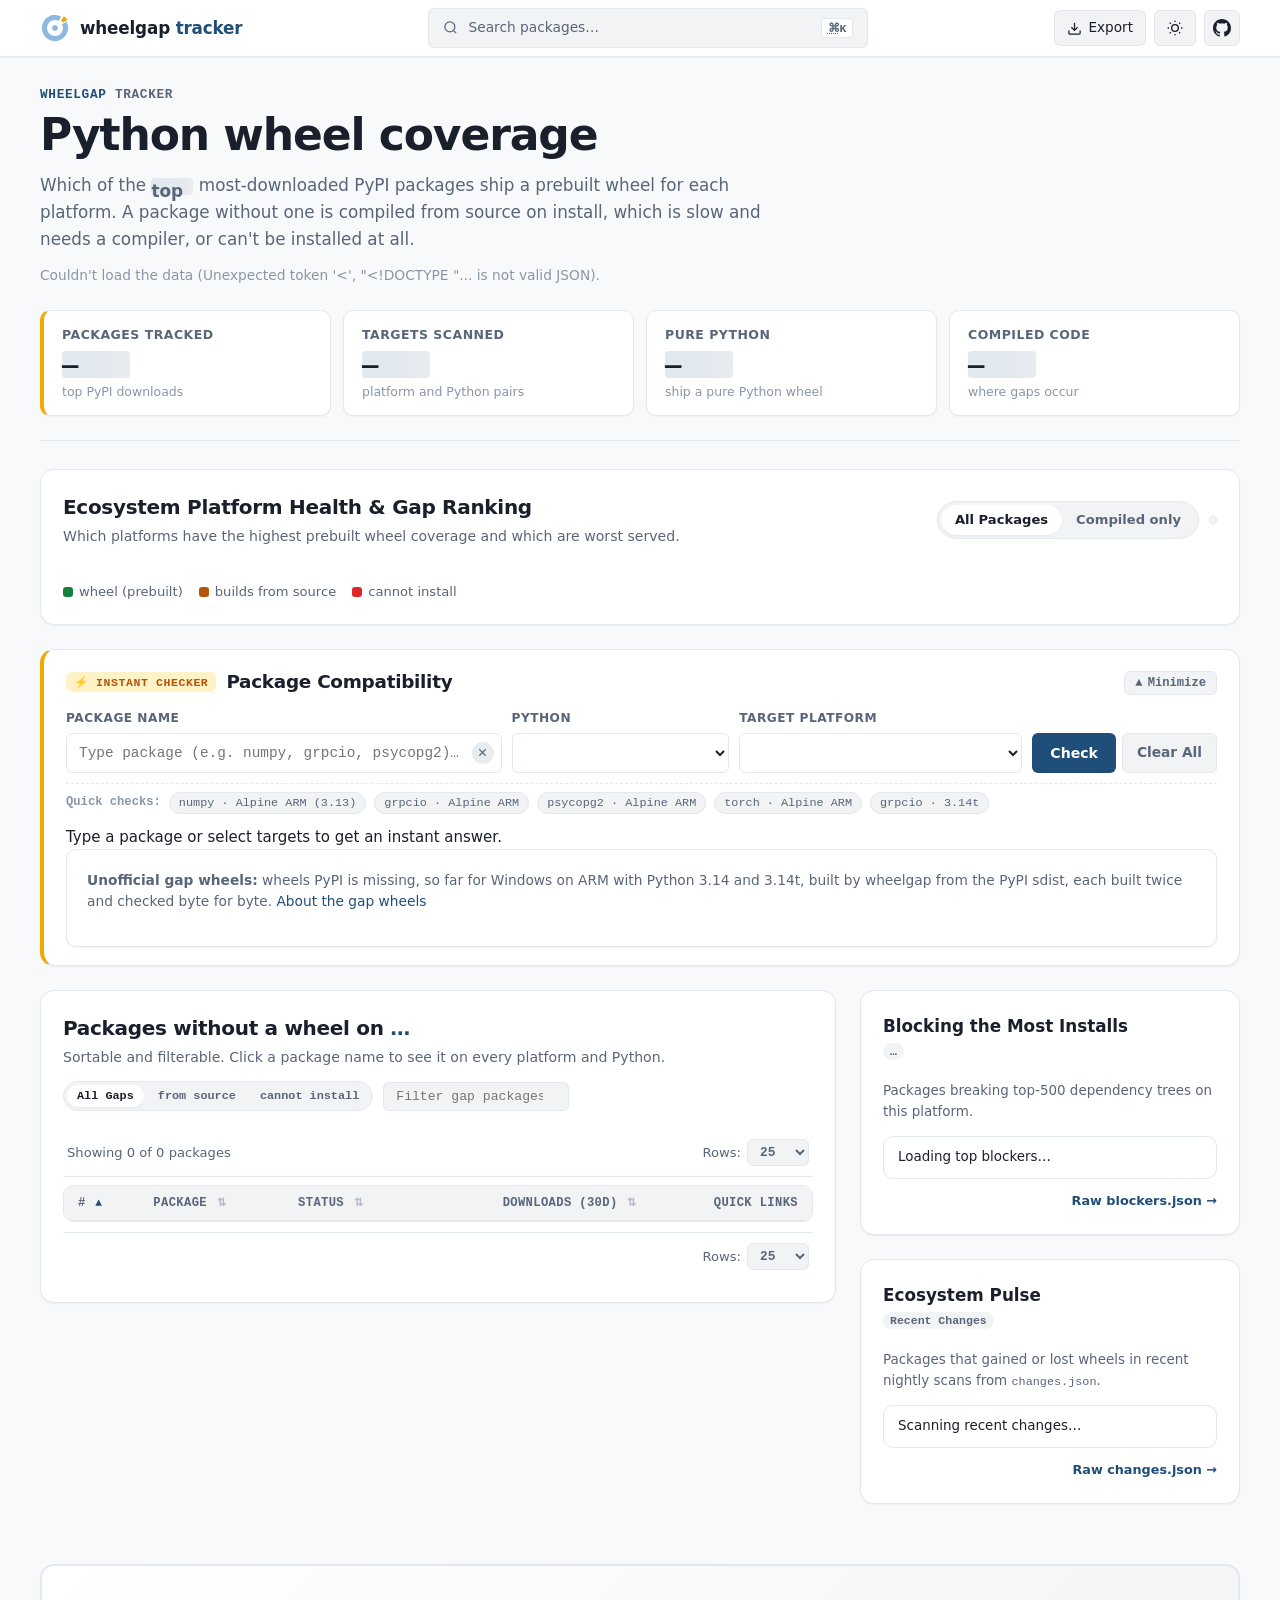
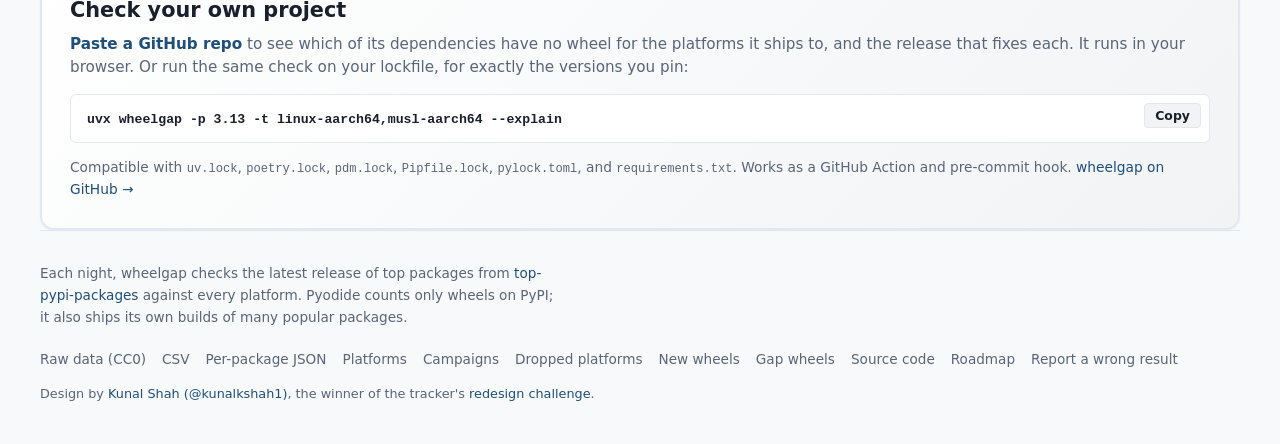
==== commit a71cb257: "Merge remote-tracking branch 'origin/main' into pr-158" ====
--- a/site/index.html
+++ b/site/index.html
@@ -292,10 +292,10 @@
             <table class="packages-table" id="packages-table">
               <thead>
                 <tr>
-                  <th scope="col" class="th-rank sortable" data-sort="rank" aria-sort="ascending"><button type="button"># <span class="sort-icon">▲</span></button></th>
-                  <th scope="col" class="th-name sortable" data-sort="name"><button type="button">Package <span class="sort-icon">⇅</span></button></th>
-                  <th scope="col" class="th-status sortable" data-sort="status"><button type="button">Status <span class="sort-icon">⇅</span></button></th>
-                  <th scope="col" class="th-dl sortable" data-sort="downloads" style="text-align:right"><button type="button">Downloads (30d) <span class="sort-icon">⇅</span></button></th>
+                  <th scope="col" class="th-rank sortable" data-sort="rank" aria-sort="ascending"><button type="button"># <span class="sort-icon" aria-hidden="true">▲</span></button></th>
+                  <th scope="col" class="th-name sortable" data-sort="name"><button type="button">Package <span class="sort-icon" aria-hidden="true">⇅</span></button></th>
+                  <th scope="col" class="th-status sortable" data-sort="status"><button type="button">Status <span class="sort-icon" aria-hidden="true">⇅</span></button></th>
+                  <th scope="col" class="th-dl sortable" data-sort="downloads" style="text-align:right"><button type="button">Downloads (30d) <span class="sort-icon" aria-hidden="true">⇅</span></button></th>
                   <th scope="col" class="th-actions" style="text-align:right">Quick Links</th>
                 </tr>
               </thead>
@@ -397,6 +397,7 @@
           <a href="platforms/">Platforms</a>
           <a href="campaigns/">Campaigns</a>
           <a href="drops/">Dropped platforms</a>
+          <a href="new/">New wheels</a>
           <a href="https://wheelgap.github.io/wheels/">Gap wheels</a>
           <a href="https://github.com/wheelgap/tracker">Source code</a>
           <a href="https://github.com/wheelgap/wheelgap/discussions/43">Roadmap</a>
@@ -467,11 +468,18 @@
               <span>Clean JSON formatted for automation or scripting</span>
             </div>
           </button>
-          <a class="export-tile" href="data/coverage.csv" download>
+          <a class="export-tile" id="export-full-csv" href="data/coverage.csv" download>
             <span class="tile-icon">🌐</span>
             <div class="tile-content">
               <strong>Download Full Coverage CSV</strong>
               <span>Every package across every target (full dataset)</span>
+            </div>
+          </a>
+          <a class="export-tile" href="data/history.csv" download>
+            <span class="tile-icon" aria-hidden="true">📈</span>
+            <div class="tile-content">
+              <strong>Download Coverage History CSV</strong>
+              <span>One row per night and target</span>
             </div>
           </a>
         </div>
--- a/site/home.css
+++ b/site/home.css
@@ -2270,3 +2270,14 @@
 .spark-note:empty { display: none; }
 .spark-note { margin-top: 10px; }
 .footer-credit { margin: 14px 0 0; font-size: 0.8rem; color: var(--text-muted); }
+
+@media (prefers-reduced-motion: reduce) {
+  html {
+    scroll-behavior: auto;
+  }
+
+  *, *::before, *::after {
+    transition: none !important;
+    animation: none !important;
+  }
+}
